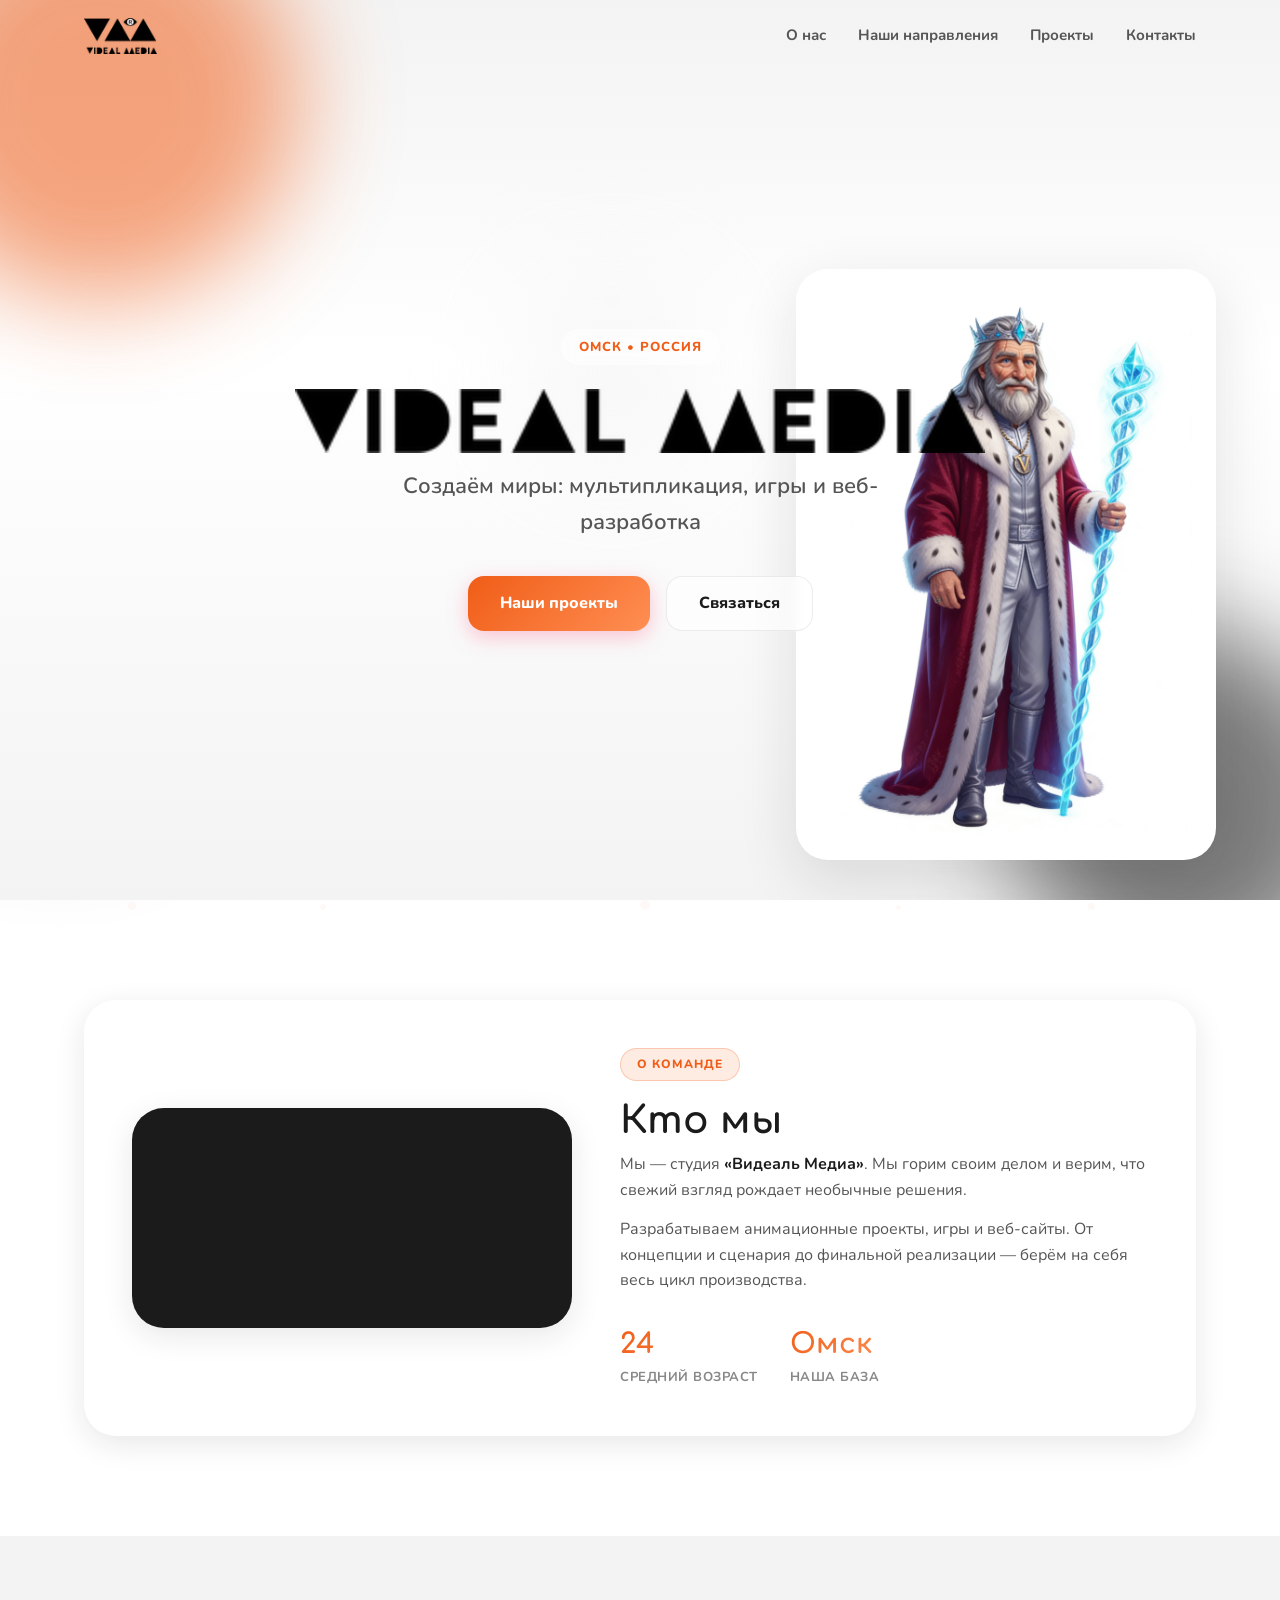
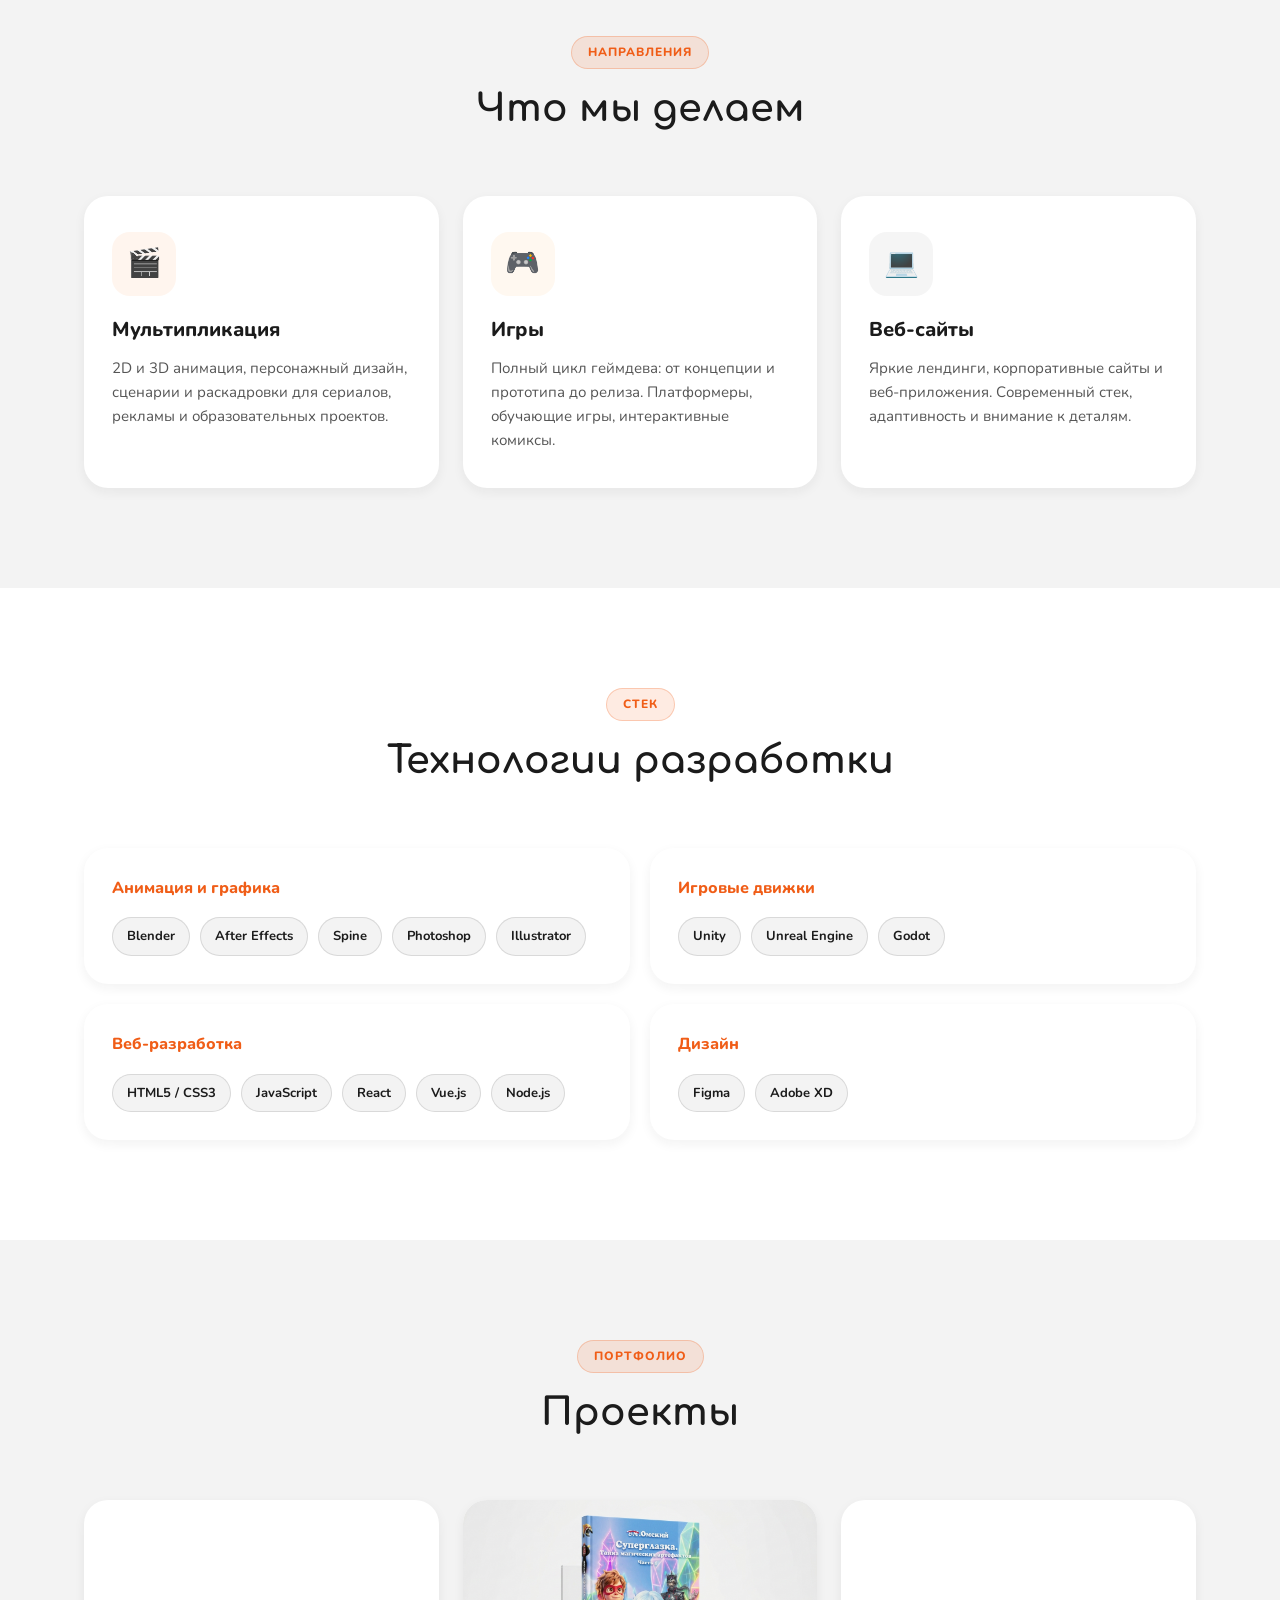
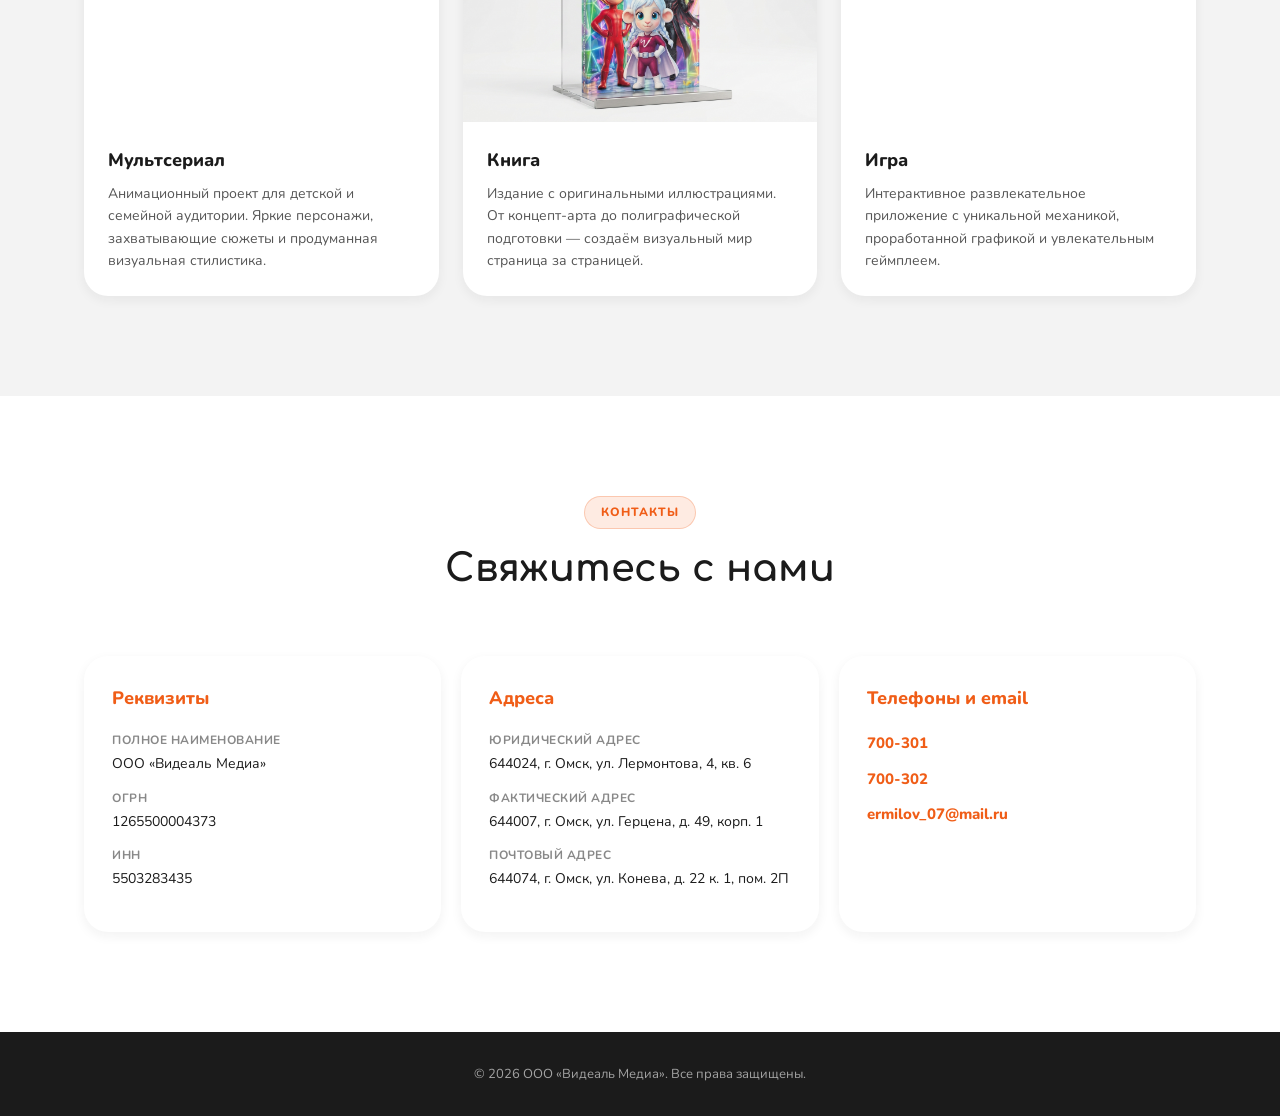
==== index.html @ 9dd2ea71 "fix: remove trademarked app icons from tech tags" ====
<!DOCTYPE html>
<html lang="ru">
<head>
  <meta charset="UTF-8">
  <meta name="viewport" content="width=device-width, initial-scale=1.0">
  <meta name="description" content="Видеаль Медиа — студия разработки мультипликации, игр и веб-проектов из Омска.">
  <title>Видеаль Медиа — Мультипликация, игры, сайты</title>
  <link rel="preconnect" href="https://fonts.googleapis.com">
  <link rel="preconnect" href="https://fonts.gstatic.com" crossorigin>
  <link href="https://fonts.googleapis.com/css2?family=Nunito:wght@400;600;700;800;900&family=Comfortaa:wght@700&display=swap" rel="stylesheet">
  <link rel="stylesheet" href="style.css">
</head>
<body>
  <!-- Floating decorations -->
  <div class="deco deco-1" aria-hidden="true"></div>
  <div class="deco deco-2" aria-hidden="true"></div>
  <div class="deco deco-3" aria-hidden="true"></div>

  <!-- Subtle morphing background blobs -->
  <div class="morph morph-1" aria-hidden="true"></div>
  <div class="morph morph-2" aria-hidden="true"></div>
  <div class="morph morph-3" aria-hidden="true"></div>

  <!-- Rising orbs -->
  <div class="orb orb-1" aria-hidden="true"></div>
  <div class="orb orb-2" aria-hidden="true"></div>
  <div class="orb orb-3" aria-hidden="true"></div>
  <div class="orb orb-4" aria-hidden="true"></div>
  <div class="orb orb-5" aria-hidden="true"></div>

  <!-- Navigation -->
  <nav class="nav" id="nav">
    <div class="nav-container">
      <a href="#" class="logo">
        <img src="assets/images/logo_icon.png" alt="Видеаль Медиа" class="logo-icon-img">
      </a>
      <button class="nav-toggle" id="navToggle" aria-label="Открыть меню">☰</button>
      <ul class="nav-links" id="navLinks">
        <li><a href="#about">О нас</a></li>
        <li><a href="#services">Наши направления</a></li>
        <li><a href="#projects">Проекты</a></li>
        <li><a href="#contacts">Контакты</a></li>
      </ul>
    </div>
  </nav>

  <!-- Hero -->
  <header class="hero">
    <div class="hero-blobs" aria-hidden="true">
      <div class="blob blob-1"></div>
      <div class="blob blob-2"></div>
      <div class="blob blob-3"></div>
    </div>
    <div class="hero-content">
      <div class="hero-badge">Омск • Россия</div>
      <h1 class="hero-title"><img src="assets/images/logo_text.png" alt="Видеаль Медиа" class="hero-title-img"></h1>
      <p class="hero-subtitle">Создаём миры: мультипликация, игры и веб-разработка</p>
      <div class="hero-actions">
        <a href="#projects" class="btn btn-primary">Наши проекты</a>
        <a href="#contacts" class="btn btn-secondary">Связаться</a>
      </div>
    </div>
    <div class="hero-image" aria-hidden="true">
      <img src="assets/images/king.png" alt="Персонаж">
    </div>
  </header>

  <main>
    <!-- About -->
    <section class="section" id="about">
      <div class="container">
        <div class="about-box">
          <div class="about-visual">
            <video id="aboutVideo" class="about-video" autoplay muted playsinline preload="auto"></video>
          </div>
          <div class="about-text">
            <span class="section-tag">О команде</span>
            <h2 class="section-title">Кто мы</h2>
            <p>Мы — студия <strong>«Видеаль Медиа»</strong>. Мы горим своим делом и верим, что свежий взгляд рождает необычные решения.</p>
            <p>Разрабатываем анимационные проекты, игры и веб-сайты. От концепции и сценария до финальной реализации — берём на себя весь цикл производства.</p>
            <div class="about-meta">
              <div class="meta-item">
                <span class="meta-num">24</span>
                <span class="meta-label">средний возраст</span>
              </div>
              <div class="meta-item">
                <span class="meta-num">Омск</span>
                <span class="meta-label">наша база</span>
              </div>
            </div>
          </div>
        </div>
      </div>
    </section>

    <!-- Services -->
    <section class="section section-soft" id="services">
      <div class="container">
        <div class="section-header">
          <span class="section-tag">Направления</span>
          <h2 class="section-title">Что мы делаем</h2>
        </div>
        <div class="services-grid">
          <div class="service-card">
            <div class="service-icon" style="background:#FFF5EE;">🎬</div>
            <h3>Мультипликация</h3>
            <p>2D и 3D анимация, персонажный дизайн, сценарии и раскадровки для сериалов, рекламы и образовательных проектов.</p>
          </div>
          <div class="service-card">
            <div class="service-icon" style="background:#FFF8F0;">🎮</div>
            <h3>Игры</h3>
            <p>Полный цикл геймдева: от концепции и прототипа до релиза. Платформеры, обучающие игры, интерактивные комиксы.</p>
          </div>
          <div class="service-card">
            <div class="service-icon" style="background:#F5F5F5;">💻</div>
            <h3>Веб-сайты</h3>
            <p>Яркие лендинги, корпоративные сайты и веб-приложения. Современный стек, адаптивность и внимание к деталям.</p>
          </div>
        </div>
      </div>
    </section>

    <!-- Tech -->
    <section class="section" id="tech">
      <div class="container">
        <div class="section-header">
          <span class="section-tag">Стек</span>
          <h2 class="section-title">Технологии разработки</h2>
        </div>
        <div class="tech-grid">
          <div class="tech-card">
            <h3>Анимация и графика</h3>
            <div class="tech-tags">
              <span class="tech-tag">Blender</span>
              <span class="tech-tag">After Effects</span>
              <span class="tech-tag">Spine</span>
              <span class="tech-tag">Photoshop</span>
              <span class="tech-tag">Illustrator</span>
            </div>
          </div>
          <div class="tech-card">
            <h3>Игровые движки</h3>
            <div class="tech-tags">
              <span class="tech-tag">Unity</span>
              <span class="tech-tag">Unreal Engine</span>
              <span class="tech-tag">Godot</span>
            </div>
          </div>
          <div class="tech-card">
            <h3>Веб-разработка</h3>
            <div class="tech-tags">
              <span class="tech-tag">HTML5 / CSS3</span>
              <span class="tech-tag">JavaScript</span>
              <span class="tech-tag">React</span>
              <span class="tech-tag">Vue.js</span>
              <span class="tech-tag">Node.js</span>
            </div>
          </div>
          <div class="tech-card">
            <h3>Дизайн</h3>
            <div class="tech-tags">
              <span class="tech-tag">Figma</span>
              <span class="tech-tag">Adobe XD</span>
            </div>
          </div>
        </div>
      </div>
    </section>

    <!-- Projects -->
    <section class="section section-soft" id="projects">
      <div class="container">
        <div class="section-header">
          <span class="section-tag">Портфолио</span>
          <h2 class="section-title">Проекты</h2>
        </div>
        <div class="projects-grid">
          <article class="project-card">
            <div class="project-media">
              <video src="assets/mult.mp4" autoplay muted loop playsinline class="project-media-video"></video>
            </div>
            <div class="project-info">
              <h3>Мультсериал</h3>
              <p>Анимационный проект для детской и семейной аудитории. Яркие персонажи, захватывающие сюжеты и продуманная визуальная стилистика.</p>
            </div>
          </article>
          <article class="project-card">
            <div class="project-media">
              <img src="assets/images/54kS9C6XGirADK0_1tbCS6CxqJyHfkBYNKUogfUZvZpl8-Ub8Y8fjBHFNB4B7ZKCX0eRKRZn8f19kngpfGO3IqF4.jpg" alt="Обложка книги" class="project-media-img">
            </div>
            <div class="project-info">
              <h3>Книга</h3>
              <p>Издание с оригинальными иллюстрациями. От концепт-арта до полиграфической подготовки — создаём визуальный мир страница за страницей.</p>
            </div>
          </article>
          <article class="project-card">
            <div class="project-media">
              <video src="assets/game.mp4" autoplay muted loop playsinline class="project-media-video"></video>
            </div>
            <div class="project-info">
              <h3>Игра</h3>
              <p>Интерактивное развлекательное приложение с уникальной механикой, проработанной графикой и увлекательным геймплеем.</p>
            </div>
          </article>
        </div>
      </div>
    </section>

    <!-- Contacts -->
    <section class="section" id="contacts">
      <div class="container">
        <div class="section-header">
          <span class="section-tag">Контакты</span>
          <h2 class="section-title">Свяжитесь с нами</h2>
        </div>
        <div class="contacts-grid">
          <div class="contact-card">
            <h3>Реквизиты</h3>
            <dl class="requisites">
              <div>
                <dt>Полное наименование</dt>
                <dd>ООО «Видеаль Медиа»</dd>
              </div>
              <div>
                <dt>ОГРН</dt>
                <dd>1265500004373</dd>
              </div>
              <div>
                <dt>ИНН</dt>
                <dd>5503283435</dd>
              </div>
            </dl>
          </div>
          <div class="contact-card">
            <h3>Адреса</h3>
            <dl class="address-list">
              <div>
                <dt>Юридический адрес</dt>
                <dd>644024, г. Омск, ул. Лермонтова, 4, кв. 6</dd>
              </div>
              <div>
                <dt>Фактический адрес</dt>
                <dd>644007, г. Омск, ул. Герцена, д. 49, корп. 1</dd>
              </div>
              <div>
                <dt>Почтовый адрес</dt>
                <dd>644074, г. Омск, ул. Конева, д. 22 к. 1, пом. 2П</dd>
              </div>
            </dl>
          </div>
          <div class="contact-card">
            <h3>Телефоны и email</h3>
            <ul class="contact-list">
              <li><a href="tel:+73812700301">700-301</a></li>
              <li><a href="tel:+73812700302">700-302</a></li>
              <li><a href="mailto:ermilov_07@mail.ru">ermilov_07@mail.ru</a></li>
            </ul>
          </div>
        </div>
      </div>
    </section>
  </main>

  <footer class="footer">
    <div class="container footer-content">
      <p>© <span id="year"></span> ООО «Видеаль Медиа». Все права защищены.</p>
    </div>
  </footer>

  <script src="main.js"></script>
</body>
</html>
---- style.css ----
/* ═══════════════════════════════════════════════════════════
   Видеаль Медиа — Landing Page
   Style: superglazka.ru light / playful / gradient
   ═══════════════════════════════════════════════════════════ */

/* ─── DESIGN TOKENS ─── */
:root {
  --orange: #F05D17;
  --dark: #1B1B1B;
  --light-gray: #F3F3F3;
  --accent-gradient: linear-gradient(135deg, #F05D17, #ff8e53);
  --btn-gradient: linear-gradient(135deg, #F05D17, #ff8e53);
  --hero-gradient: linear-gradient(180deg, #F3F3F3 0%, #ffffff 40%, #F3F3F3 100%);
  --bg-page: #ffffff;
  --bg-soft: #F3F3F3;
  --bg-card: #ffffff;
  --text-primary: #1B1B1B;
  --text-secondary: #555555;
  --text-muted: #888888;
  --radius-sm: 16px;
  --radius-md: 24px;
  --radius-lg: 32px;
  --shadow-sm: 0 4px 12px rgba(27, 27, 27, 0.06);
  --shadow-md: 0 8px 30px rgba(27, 27, 27, 0.10);
  --shadow-lg: 0 20px 60px rgba(27, 27, 27, 0.12);
  --ease-spring: cubic-bezier(0.34, 1.56, 0.64, 1);
  --ease-smooth: cubic-bezier(0.4, 0, 0.2, 1);
}

/* ─── RESET & BASE ─── */
*, *::before, *::after { margin: 0; padding: 0; box-sizing: border-box; }
html { scroll-behavior: smooth; -webkit-font-smoothing: antialiased; }
body {
  font-family: 'Nunito', -apple-system, BlinkMacSystemFont, sans-serif;
  background: var(--bg-page);
  color: var(--text-primary);
  line-height: 1.6;
  overflow-x: hidden;
}
img { max-width: 100%; height: auto; display: block; }

/* ─── UTILITIES ─── */
.container {
  width: 100%;
  max-width: 1160px;
  margin: 0 auto;
  padding: 0 24px;
}

/* ─── DECORATIONS ─── */
.deco {
  position: fixed;
  border-radius: 50%;
  filter: blur(60px);
  opacity: .35;
  pointer-events: none;
  z-index: 0;
}
.deco-1 {
  width: 300px; height: 300px;
  background: #F05D17;
  top: -80px; right: -80px;
  animation: float 8s ease-in-out infinite;
}
.deco-2 {
  width: 240px; height: 240px;
  background: #1B1B1B;
  bottom: 10%; left: -60px;
  animation: float 10s ease-in-out infinite reverse;
}
.deco-3 {
  width: 180px; height: 180px;
  background: #F3F3F3;
  top: 40%; right: 5%;
  animation: float 9s ease-in-out infinite 1s;
}
@keyframes float {
  0%, 100% { transform: translateY(0) scale(1); }
  50% { transform: translateY(-20px) scale(1.05); }
}

/* ─── MORPHING BACKGROUND BLOBS ─── */
.morph {
  position: fixed;
  border-radius: 60% 40% 30% 70% / 60% 30% 70% 40%;
  filter: blur(80px);
  opacity: .06;
  pointer-events: none;
  z-index: 0;
  animation: morphShape 15s ease-in-out infinite;
}
.morph-1 {
  width: 400px; height: 400px;
  background: #F05D17;
  top: 10%; left: -5%;
  animation-duration: 18s;
}
.morph-2 {
  width: 300px; height: 300px;
  background: #1B1B1B;
  bottom: 15%; right: -5%;
  animation-duration: 22s;
  animation-delay: -5s;
}
.morph-3 {
  width: 250px; height: 250px;
  background: #F05D17;
  top: 50%; left: 45%;
  animation-duration: 20s;
  animation-delay: -10s;
}
@keyframes morphShape {
  0%, 100% { border-radius: 60% 40% 30% 70% / 60% 30% 70% 40%; transform: translate(0, 0) rotate(0deg); }
  25% { border-radius: 30% 60% 70% 40% / 50% 60% 30% 60%; transform: translate(20px, -30px) rotate(5deg); }
  50% { border-radius: 50% 60% 30% 60% / 30% 40% 70% 50%; transform: translate(-10px, 20px) rotate(-3deg); }
  75% { border-radius: 40% 30% 60% 50% / 60% 50% 30% 40%; transform: translate(15px, 10px) rotate(2deg); }
}

/* ─── RISING ORBS ─── */
.orb {
  position: fixed;
  border-radius: 50%;
  background: rgba(240, 93, 23, 0.04);
  pointer-events: none;
  z-index: 0;
  animation: rise 25s linear infinite;
}
.orb-1 { width: 8px; height: 8px; left: 10%; bottom: -10px; animation-duration: 22s; animation-delay: 0s; }
.orb-2 { width: 6px; height: 6px; left: 25%; bottom: -10px; animation-duration: 28s; animation-delay: -8s; }
.orb-3 { width: 10px; height: 10px; left: 50%; bottom: -10px; animation-duration: 20s; animation-delay: -4s; }
.orb-4 { width: 5px; height: 5px; left: 70%; bottom: -10px; animation-duration: 26s; animation-delay: -12s; }
.orb-5 { width: 7px; height: 7px; left: 85%; bottom: -10px; animation-duration: 24s; animation-delay: -6s; }
@keyframes rise {
  0% { transform: translateY(0) scale(1); opacity: 0; }
  10% { opacity: .5; }
  90% { opacity: .3; }
  100% { transform: translateY(-110vh) scale(.6); opacity: 0; }
}

/* ─── NAVIGATION ─── */
.nav {
  position: fixed;
  top: 0; left: 0; right: 0;
  z-index: 1000;
  padding: 18px 0;
  transition: all .35s var(--ease-smooth);
}
.nav.scrolled {
  background: rgba(255,255,255,0.92);
  backdrop-filter: blur(16px);
  box-shadow: var(--shadow-sm);
  padding: 10px 0;
}
.nav-container {
  max-width: 1160px;
  margin: 0 auto;
  padding: 0 24px;
  display: flex;
  align-items: center;
  justify-content: space-between;
}
.logo {
  display: flex;
  align-items: center;
  gap: 10px;
  text-decoration: none;
  font-family: 'Comfortaa', cursive;
  font-size: 20px;
  font-weight: 700;
  color: var(--dark);
}
.logo-icon-img {
  height: 36px;
  width: auto;
  display: block;
}
.logo-text-img {
  height: 24px;
  width: auto;
  display: block;
}
.nav-links {
  display: flex;
  gap: 32px;
  align-items: center;
  list-style: none;
}
.nav-links a {
  color: var(--text-secondary);
  text-decoration: none;
  font-size: 15px;
  font-weight: 700;
  transition: color .2s;
}
.nav-links a:hover { color: var(--orange); }
.nav-toggle {
  display: none;
  background: none;
  border: none;
  color: var(--dark);
  font-size: 24px;
  cursor: pointer;
}

/* ─── HERO ─── */
.hero {
  position: relative;
  min-height: 100vh;
  display: flex;
  align-items: center;
  justify-content: center;
  padding: 140px 24px 80px;
  overflow: hidden;
  background: var(--hero-gradient);
}
.hero-blobs {
  position: absolute;
  inset: 0;
  pointer-events: none;
  overflow: hidden;
}
.blob {
  position: absolute;
  border-radius: 50%;
  filter: blur(50px);
  opacity: .55;
}
.blob-1 {
  width: 400px; height: 400px;
  background: #F05D17;
  top: -100px; left: -100px;
  animation: blobMove 12s ease-in-out infinite;
}
.blob-2 {
  width: 350px; height: 350px;
  background: #1B1B1B;
  bottom: -80px; right: -80px;
  animation: blobMove 14s ease-in-out infinite reverse;
}
.blob-3 {
  width: 200px; height: 200px;
  background: #F3F3F3;
  top: 30%; left: 40%;
  animation: blobMove 10s ease-in-out infinite 2s;
}
@keyframes blobMove {
  0%, 100% { transform: translate(0,0) scale(1); }
  33% { transform: translate(30px,-20px) scale(1.1); }
  66% { transform: translate(-20px,30px) scale(0.95); }
}
.hero-content {
  position: relative;
  z-index: 2;
  text-align: center;
  max-width: 720px;
}
.hero-badge {
  display: inline-flex;
  align-items: center;
  gap: 8px;
  padding: 8px 18px;
  background: rgba(255,255,255,0.55);
  backdrop-filter: blur(8px);
  border-radius: 50px;
  font-size: 13px;
  font-weight: 800;
  color: var(--orange);
  margin-bottom: 24px;
  text-transform: uppercase;
  letter-spacing: 1px;
}
.hero-title {
  margin-bottom: 16px;
  line-height: 1;
}
.hero-title-img {
  height: clamp(36px, 6vw, 64px);
  width: auto;
  display: block;
  margin: 0 auto;
}
.hero-subtitle {
  font-size: clamp(16px, 2.4vw, 22px);
  color: var(--text-secondary);
  max-width: 560px;
  margin: 0 auto 36px;
  font-weight: 600;
}
.hero-actions {
  display: inline-flex;
  gap: 16px;
  flex-wrap: wrap;
  justify-content: center;
}
.hero-image {
  position: absolute;
  right: 5%;
  bottom: 40px;
  z-index: 1;
  max-width: 420px;
  width: 35vw;
  pointer-events: none;
  animation: fadeInUp 1s var(--ease-smooth) .3s both;
  background: var(--bg-card);
  border-radius: var(--radius-lg);
  padding: 24px;
  box-shadow: var(--shadow-lg);
}
.hero-image img {
  width: 100%;
  object-fit: contain;
}

/* ─── BUTTONS ─── */
.btn {
  display: inline-flex;
  align-items: center;
  justify-content: center;
  gap: 8px;
  padding: 14px 32px;
  font-family: inherit;
  font-size: 16px;
  font-weight: 800;
  text-decoration: none;
  border-radius: var(--radius-sm);
  transition: all .25s var(--ease-spring);
  cursor: pointer;
  border: none;
}
.btn-primary {
  background: var(--btn-gradient);
  color: #fff;
  box-shadow: 0 6px 20px rgba(255,94,138,0.35);
}
.btn-primary:hover {
  transform: translateY(-3px) scale(1.03);
  box-shadow: 0 10px 30px rgba(255,94,138,0.45);
}
.btn-secondary {
  background: rgba(255,255,255,0.65);
  color: var(--dark);
  border: 1px solid rgba(27,27,27,0.08);
  backdrop-filter: blur(6px);
}
.btn-secondary:hover {
  background: rgba(255,255,255,0.9);
  transform: translateY(-3px);
}

/* ─── SECTIONS ─── */
.section {
  padding: 100px 0;
  position: relative;
  z-index: 1;
}
.section-soft {
  background: var(--bg-soft);
}
.section-header {
  text-align: center;
  margin-bottom: 56px;
}
.section-tag {
  display: inline-block;
  padding: 6px 16px;
  background: rgba(240, 93, 23, 0.12);
  border: 1px solid rgba(240, 93, 23, 0.25);
  border-radius: 50px;
  font-size: 12px;
  font-weight: 800;
  color: var(--orange);
  text-transform: uppercase;
  letter-spacing: 1px;
  margin-bottom: 10px;
}
.section-title {
  font-family: 'Comfortaa', cursive;
  font-size: clamp(26px, 4vw, 38px);
  font-weight: 700;
  color: var(--dark);
}

/* ─── ABOUT ─── */
.about-box {
  display: grid;
  grid-template-columns: 1fr 1.2fr;
  gap: 48px;
  align-items: center;
  background: var(--bg-card);
  border-radius: var(--radius-lg);
  padding: 48px;
  box-shadow: var(--shadow-md);
}
.about-visual {
  display: grid;
  place-items: center;
}
.about-visual img {
  max-height: 420px;
  object-fit: contain;
  filter: drop-shadow(0 12px 30px rgba(27,27,27,0.12));
}
.about-video {
  width: 100%;
  max-height: 420px;
  object-fit: cover;
  border-radius: var(--radius-lg);
  box-shadow: var(--shadow-md);
  background: var(--dark);
}
.about-text p {
  color: var(--text-secondary);
  font-size: 16px;
  margin-bottom: 14px;
}
.about-text strong { color: var(--dark); }
.about-meta {
  display: flex;
  gap: 32px;
  margin-top: 28px;
}
.meta-item {
  display: flex;
  flex-direction: column;
}
.meta-num {
  font-family: 'Comfortaa', cursive;
  font-size: 28px;
  font-weight: 700;
  background: var(--accent-gradient);
  -webkit-background-clip: text;
  -webkit-text-fill-color: transparent;
  background-clip: text;
}
.meta-label {
  font-size: 13px;
  color: var(--text-muted);
  font-weight: 700;
  text-transform: uppercase;
  letter-spacing: .5px;
}

/* ─── SERVICES ─── */
.services-grid {
  display: grid;
  grid-template-columns: repeat(3, 1fr);
  gap: 24px;
}
.service-card {
  background: var(--bg-card);
  border-radius: var(--radius-md);
  padding: 36px 28px;
  box-shadow: var(--shadow-sm);
  transition: transform .3s var(--ease-spring), box-shadow .3s;
}
.service-card:hover {
  transform: translateY(-6px);
  box-shadow: var(--shadow-lg);
}
.service-icon {
  width: 64px; height: 64px;
  border-radius: 18px;
  display: grid;
  place-items: center;
  font-size: 28px;
  margin-bottom: 18px;
}
.service-card h3 {
  font-size: 20px;
  font-weight: 800;
  margin-bottom: 10px;
  color: var(--dark);
}
.service-card p {
  color: var(--text-secondary);
  font-size: 15px;
}

/* ─── TECH ─── */
.tech-grid {
  display: grid;
  grid-template-columns: repeat(2, 1fr);
  gap: 20px;
}
.tech-card {
  background: var(--bg-card);
  border-radius: var(--radius-md);
  padding: 28px;
  box-shadow: var(--shadow-sm);
}
.tech-card h3 {
  font-size: 16px;
  font-weight: 800;
  margin-bottom: 16px;
  color: var(--orange);
}
.tech-tags {
  display: flex;
  flex-wrap: wrap;
  gap: 10px;
}
.tech-tag {
  display: inline-block;
  padding: 8px 14px;
  background: var(--bg-soft);
  border: 1px solid rgba(27,27,27,0.12);
  border-radius: 50px;
  font-size: 13px;
  font-weight: 700;
  color: var(--dark);
  transition: all .2s;
}
.tech-tag:hover {
  background: rgba(240,93,23,0.15);
  border-color: rgba(240,93,23,0.3);
}

/* ─── PROJECTS ─── */
.projects-grid {
  display: grid;
  grid-template-columns: repeat(3, 1fr);
  gap: 24px;
}
.project-card {
  background: var(--bg-card);
  border-radius: var(--radius-md);
  overflow: hidden;
  box-shadow: var(--shadow-sm);
  transition: transform .3s var(--ease-spring), box-shadow .3s;
}
.project-card:hover {
  transform: translateY(-6px);
  box-shadow: var(--shadow-lg);
}
.project-media {
  aspect-ratio: 16 / 10;
  overflow: hidden;
}
.project-placeholder {
  width: 100%; height: 100%;
  display: flex;
  align-items: center;
  justify-content: center;
  font-weight: 800;
  color: rgba(27,27,27,0.6);
  font-size: 14px;
  text-align: center;
  padding: 16px;
}
.project-media-img,
.project-media-video {
  width: 100%;
  height: 100%;
  object-fit: cover;
  display: block;
}
.project-info {
  padding: 24px;
}
.project-info h3 {
  font-size: 18px;
  font-weight: 800;
  margin-bottom: 8px;
  color: var(--dark);
}
.project-info p {
  color: var(--text-secondary);
  font-size: 14px;
}

/* ─── CONTACTS ─── */
.contacts-grid {
  display: grid;
  grid-template-columns: repeat(3, 1fr);
  gap: 20px;
}
.contact-card {
  background: var(--bg-card);
  border-radius: var(--radius-md);
  padding: 28px;
  box-shadow: var(--shadow-sm);
}
.contact-card h3 {
  font-size: 18px;
  font-weight: 800;
  margin-bottom: 18px;
  color: var(--orange);
}
.requisites div, .address-list div { margin-bottom: 14px; }
.requisites dt, .address-list dt {
  font-size: 12px;
  font-weight: 700;
  color: var(--text-muted);
  text-transform: uppercase;
  letter-spacing: .5px;
  margin-bottom: 4px;
}
.requisites dd, .address-list dd {
  font-size: 14px;
  color: var(--text-primary);
  line-height: 1.45;
}
.contact-list {
  list-style: none;
  display: flex;
  flex-direction: column;
  gap: 10px;
}
.contact-list a {
  color: var(--orange);
  text-decoration: none;
  font-weight: 800;
  font-size: 15px;
  transition: color .2s;
}
.contact-list a:hover { color: var(--orange); }

/* ─── FOOTER ─── */
.footer {
  padding: 32px 0;
  text-align: center;
  background: var(--dark);
  color: rgba(255,255,255,0.6);
  font-size: 13px;
}

/* ─── ANIMATIONS ─── */
@keyframes fadeInUp {
  from { opacity: 0; transform: translateY(24px); }
  to { opacity: 1; transform: translateY(0); }
}
.reveal {
  opacity: 0;
  transform: translateY(24px);
  transition: opacity .7s var(--ease-smooth), transform .7s var(--ease-smooth);
}
.reveal.visible {
  opacity: 1;
  transform: translateY(0);
}

/* ─── RESPONSIVE ─── */
@media (max-width: 992px) {
  .about-box { grid-template-columns: 1fr; text-align: center; }
  .about-meta { justify-content: center; }
  .contacts-grid { grid-template-columns: 1fr; }
  .hero-image { display: none; }
}
@media (max-width: 768px) {
  .nav-links {
    position: fixed;
    top: 60px; left: 12px; right: 12px;
    flex-direction: column;
    gap: 6px;
    background: rgba(255,255,255,0.98);
    border: 1px solid rgba(27,27,27,0.06);
    border-radius: 20px;
    padding: 12px;
    display: none;
    box-shadow: var(--shadow-lg);
  }
  .nav-links.open { display: flex; }
  .nav-links a { padding: 10px 12px; width: 100%; border-radius: 12px; color: var(--dark); }
  .nav-links a:hover { background: var(--bg-soft); }
  .nav-toggle { display: block; }
  .hero { padding: 120px 20px 60px; min-height: auto; }
  .hero-actions { flex-direction: column; width: 100%; }
  .btn { width: 100%; }
  .services-grid { grid-template-columns: 1fr; }
  .projects-grid { grid-template-columns: 1fr; }
  .tech-grid { grid-template-columns: 1fr; }
  .section { padding: 72px 0; }
  .about-box { padding: 28px; border-radius: var(--radius-md); }
}
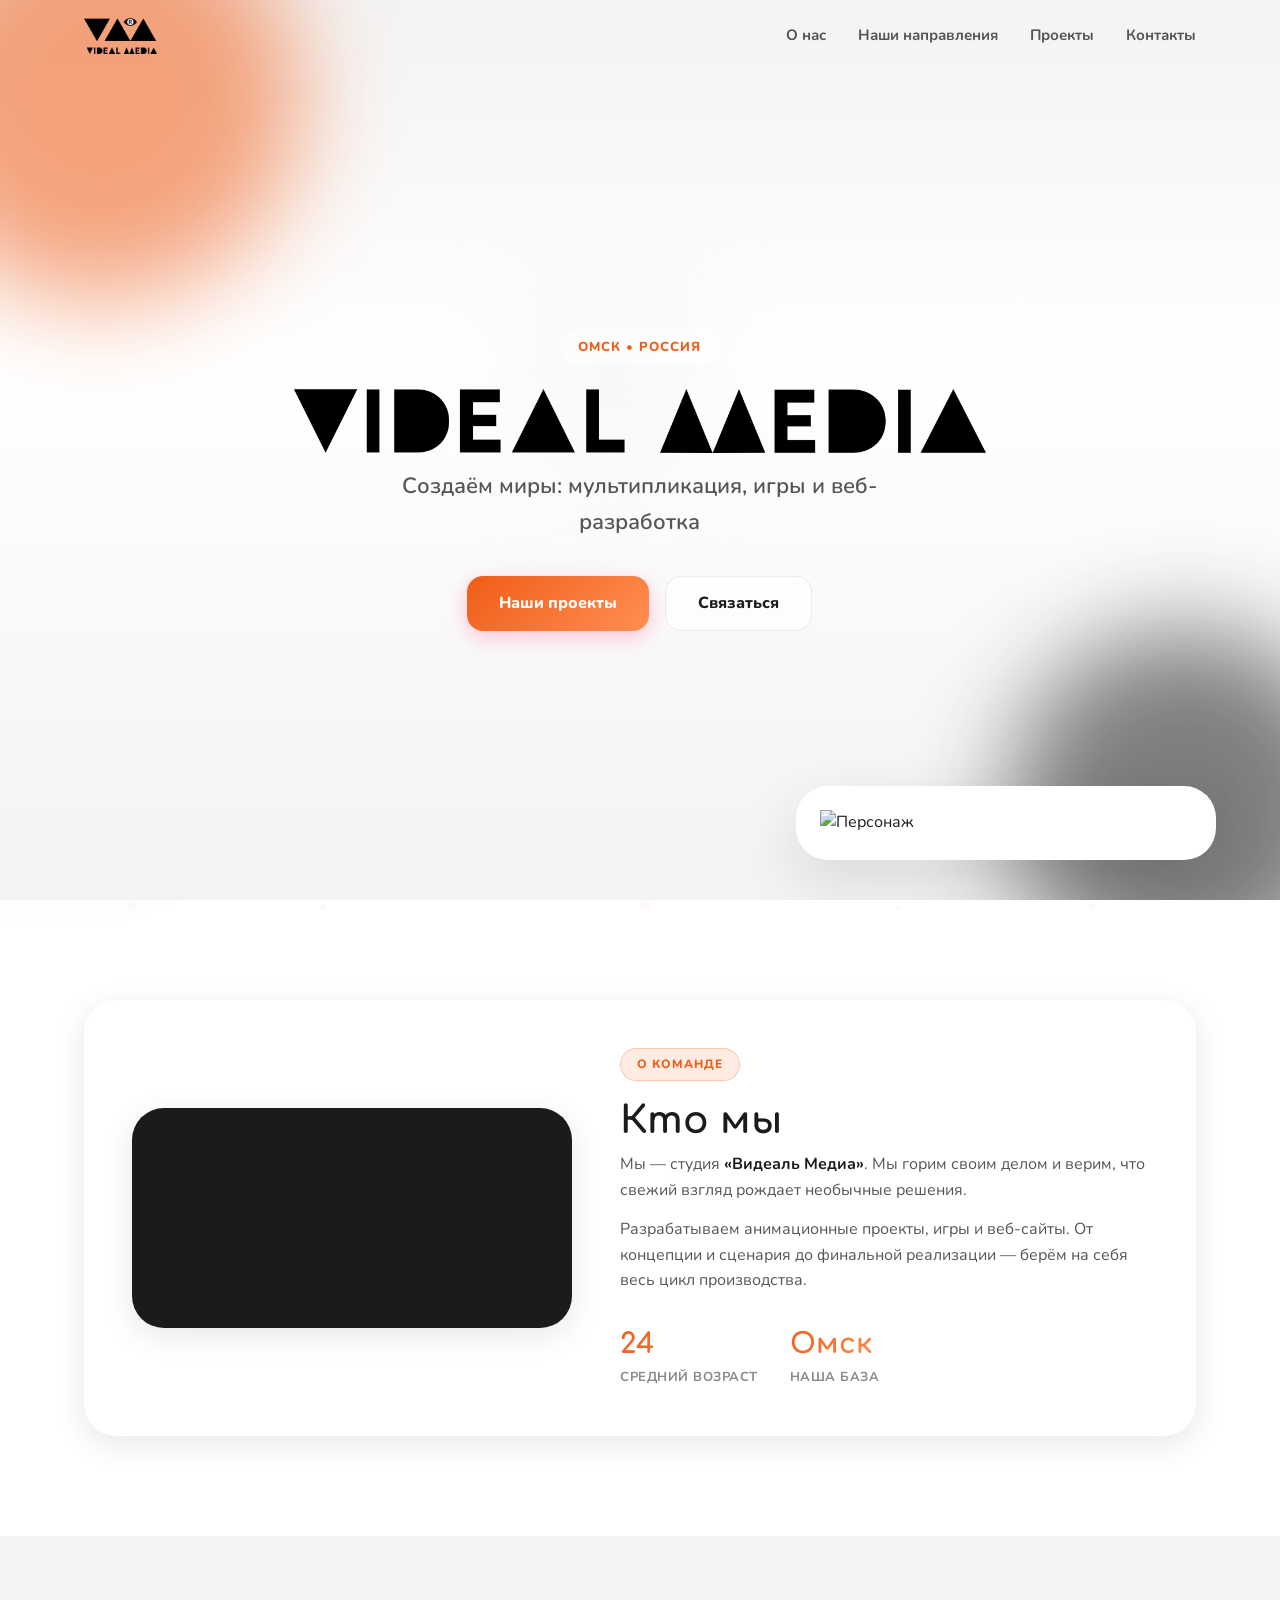
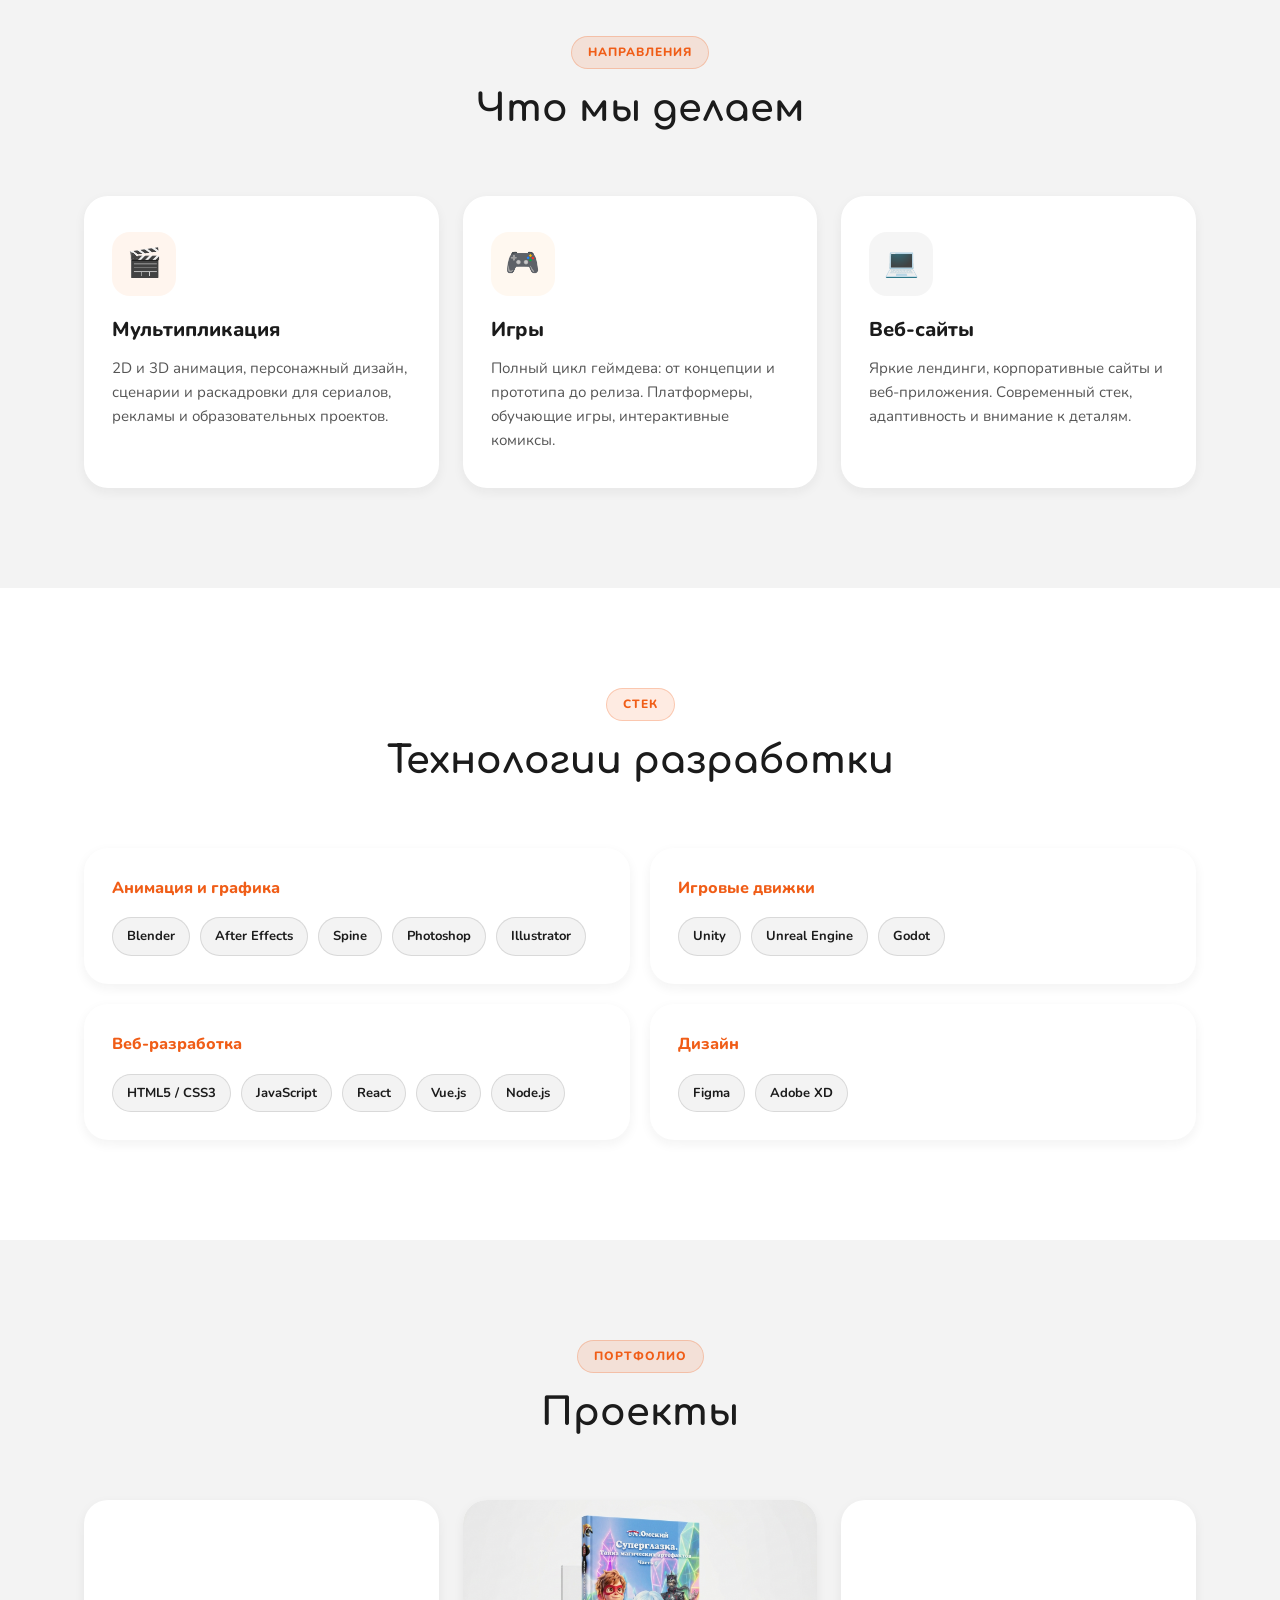
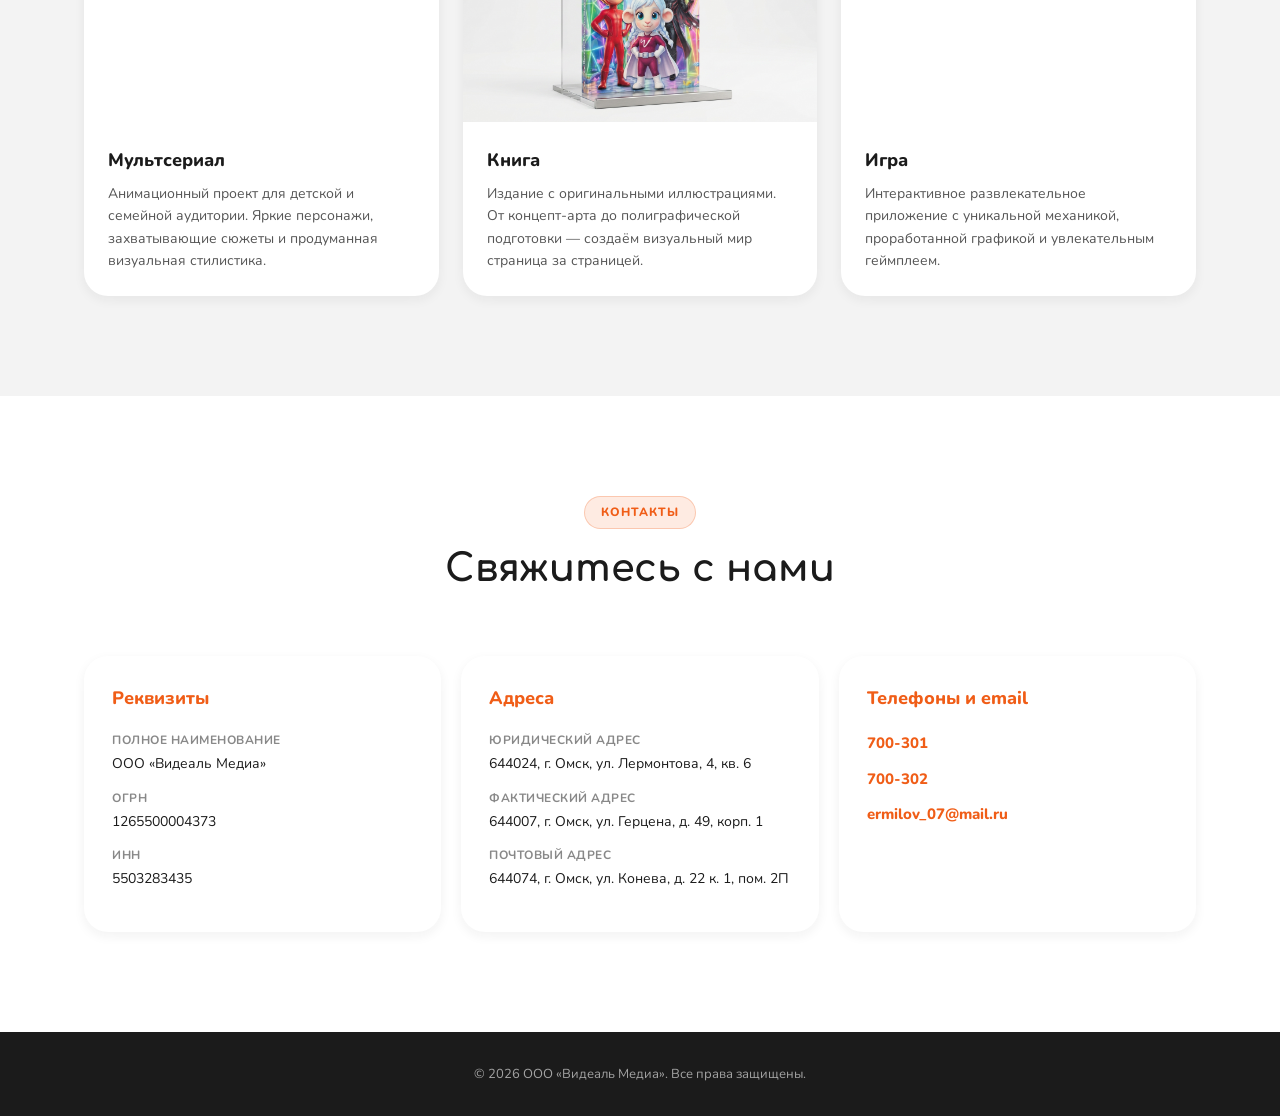
==== commit 5007ed49: "fix: replace hero character image" ====
--- a/index.html
+++ b/index.html
@@ -61,7 +61,7 @@
       </div>
     </div>
     <div class="hero-image" aria-hidden="true">
-      <img src="assets/images/king.png" alt="Персонаж">
+      <img src="assets/images/magnific_img1-img2_wPhRt2i7EI.png" alt="Персонаж">
     </div>
   </header>
 
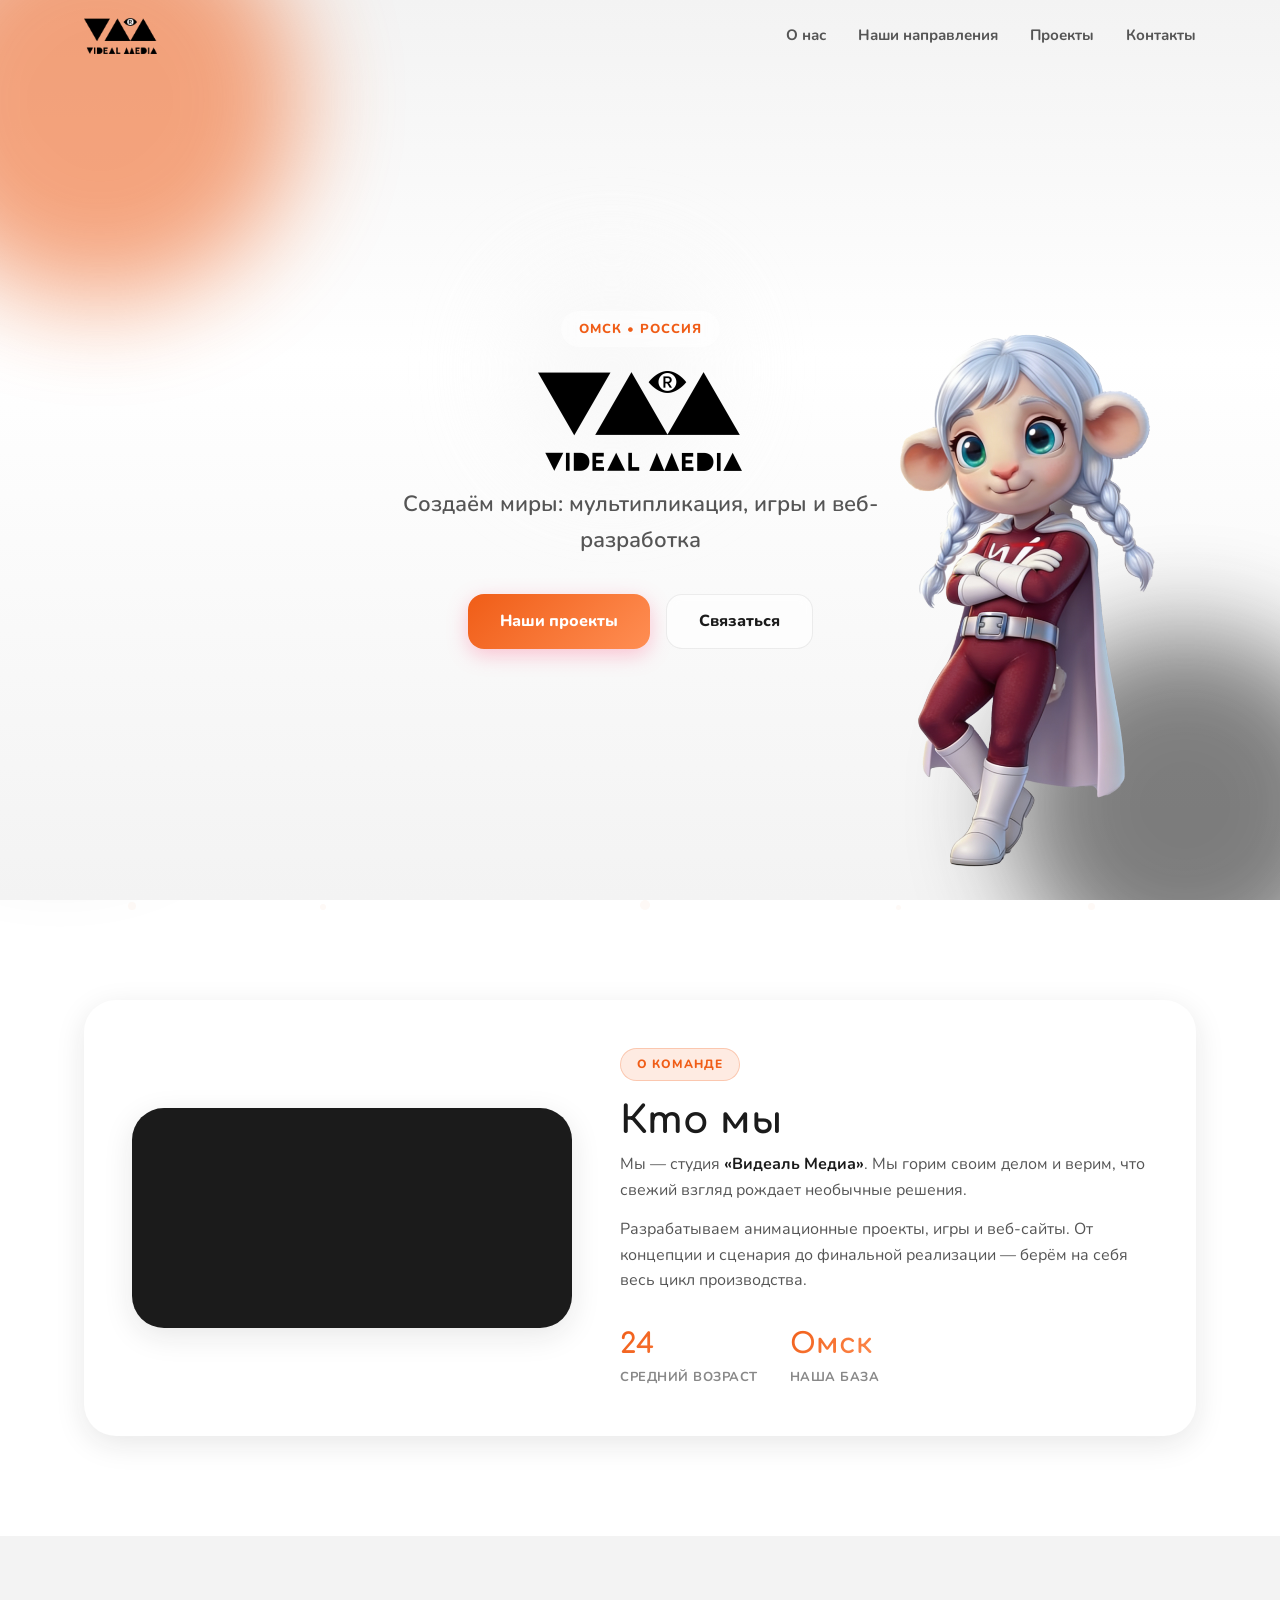
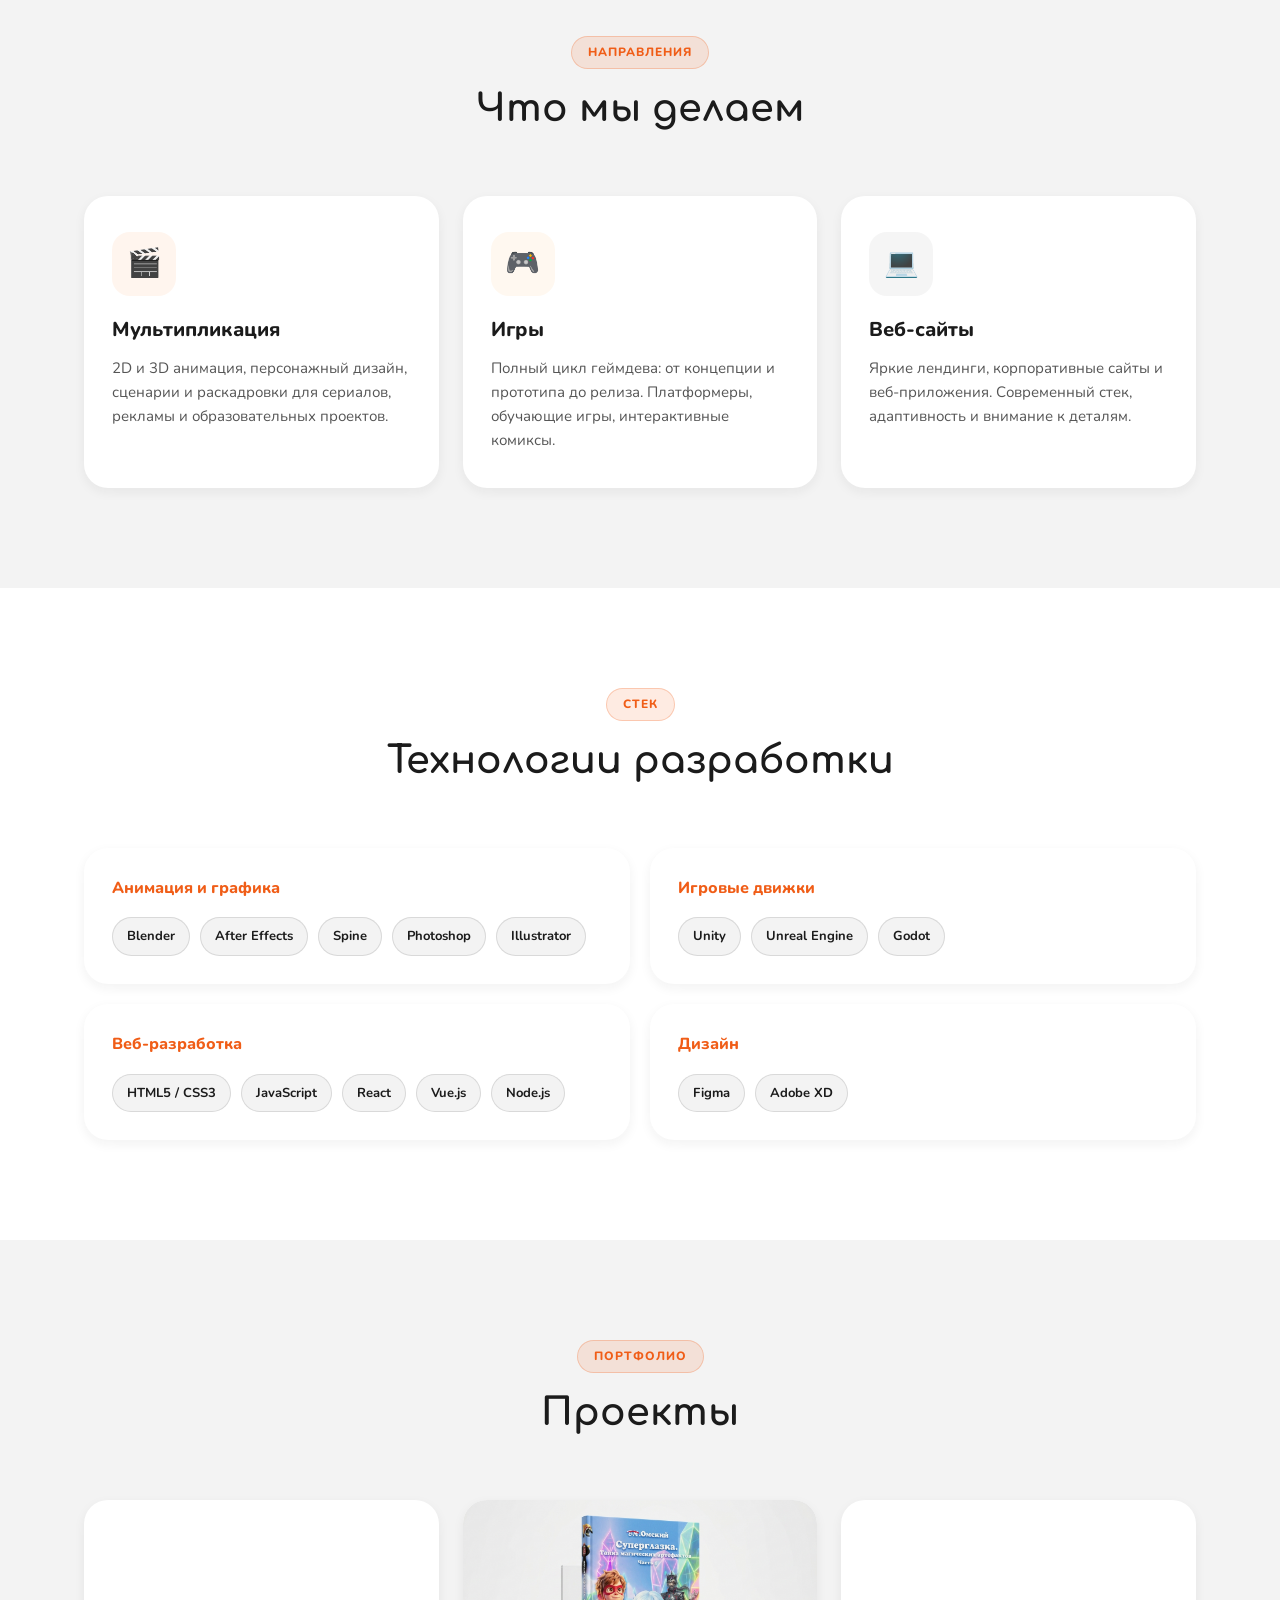
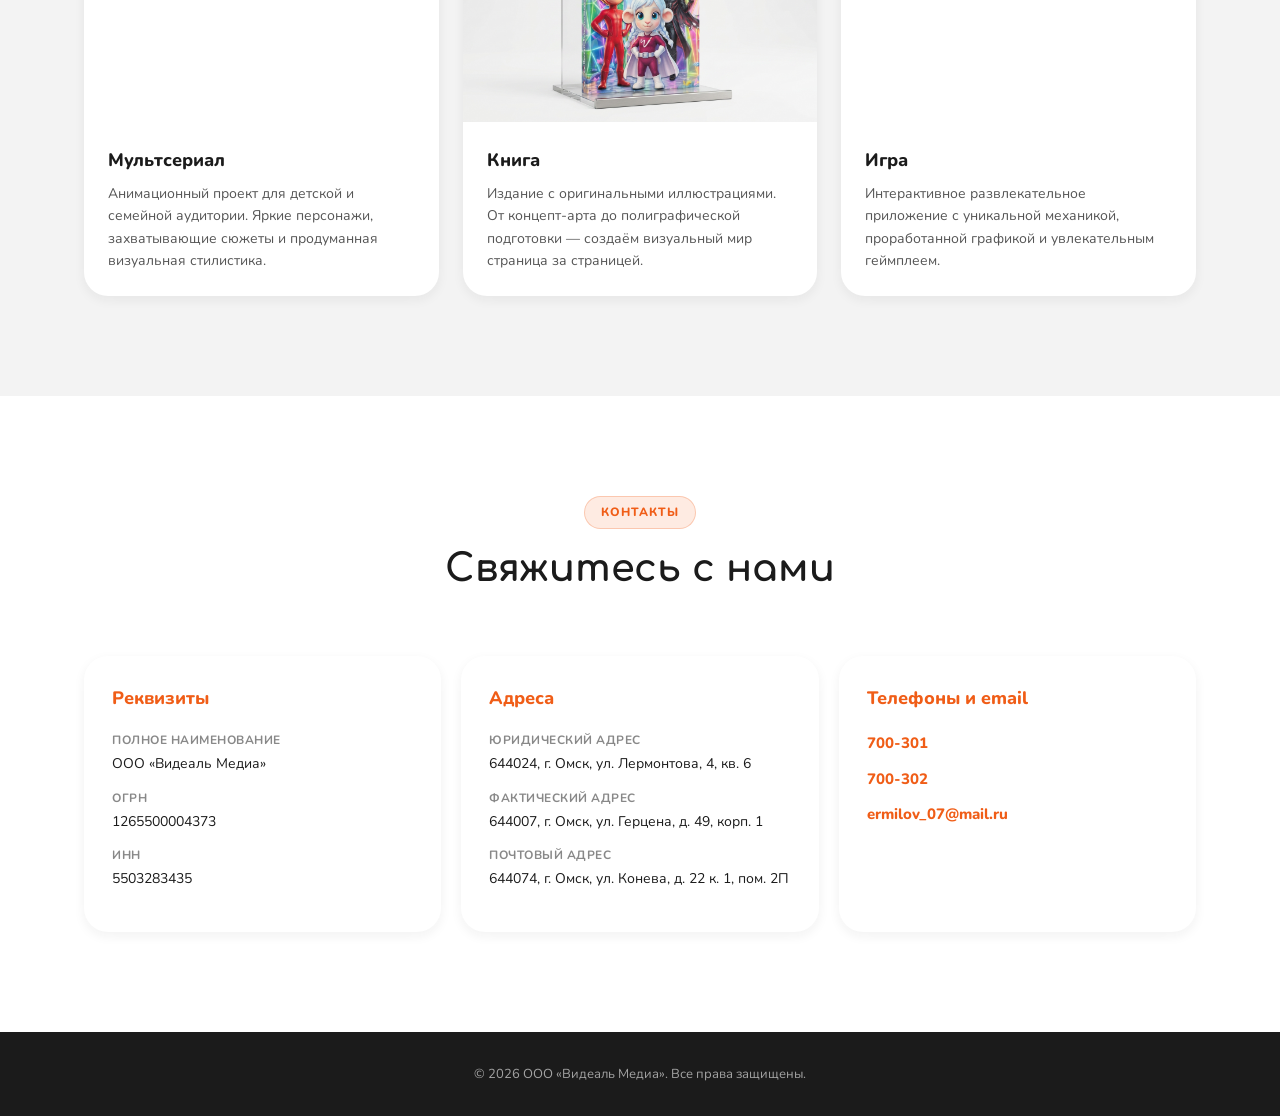
==== commit 73905870: "feat: hero logo flies to nav on scroll (FLIP animation)" ====
--- a/index.html
+++ b/index.html
@@ -53,7 +53,7 @@
     </div>
     <div class="hero-content">
       <div class="hero-badge">Омск • Россия</div>
-      <h1 class="hero-title"><img src="assets/images/logo_text.png" alt="Видеаль Медиа" class="hero-title-img"></h1>
+      <h1 class="hero-title"><img src="assets/images/logo_icon.png" alt="Видеаль Медиа" class="hero-logo-icon"></h1>
       <p class="hero-subtitle">Создаём миры: мультипликация, игры и веб-разработка</p>
       <div class="hero-actions">
         <a href="#projects" class="btn btn-primary">Наши проекты</a>
--- a/style.css
+++ b/style.css
@@ -173,6 +173,8 @@
   height: 36px;
   width: auto;
   display: block;
+  opacity: 0;
+  transition: opacity 0.15s;
 }
 .logo-text-img {
   height: 24px;
@@ -273,11 +275,12 @@
   margin-bottom: 16px;
   line-height: 1;
 }
-.hero-title-img {
-  height: clamp(36px, 6vw, 64px);
+.hero-logo-icon {
+  height: 100px;
   width: auto;
   display: block;
   margin: 0 auto;
+  will-change: transform, opacity;
 }
 .hero-subtitle {
   font-size: clamp(16px, 2.4vw, 22px);
@@ -295,16 +298,12 @@
 .hero-image {
   position: absolute;
   right: 5%;
-  bottom: 40px;
+  bottom: 0;
   z-index: 1;
   max-width: 420px;
   width: 35vw;
   pointer-events: none;
   animation: fadeInUp 1s var(--ease-smooth) .3s both;
-  background: var(--bg-card);
-  border-radius: var(--radius-lg);
-  padding: 24px;
-  box-shadow: var(--shadow-lg);
 }
 .hero-image img {
   width: 100%;
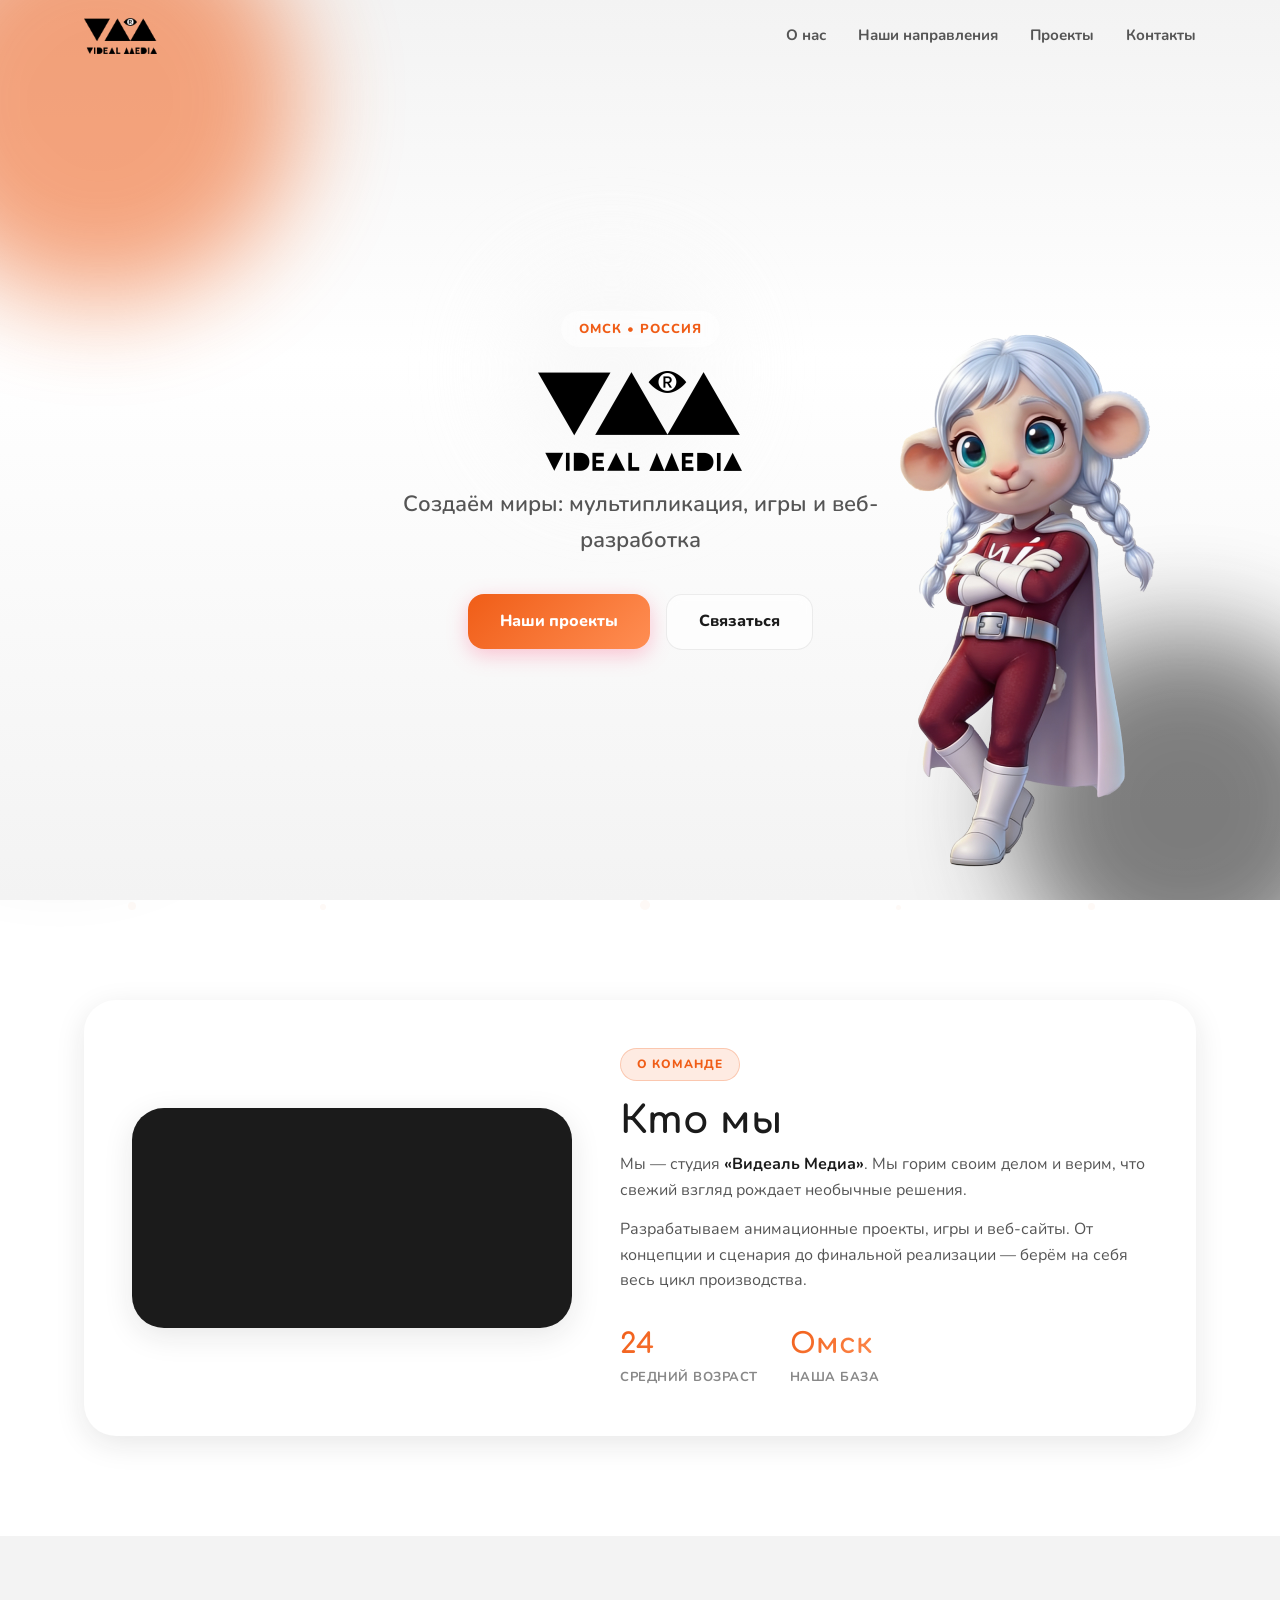
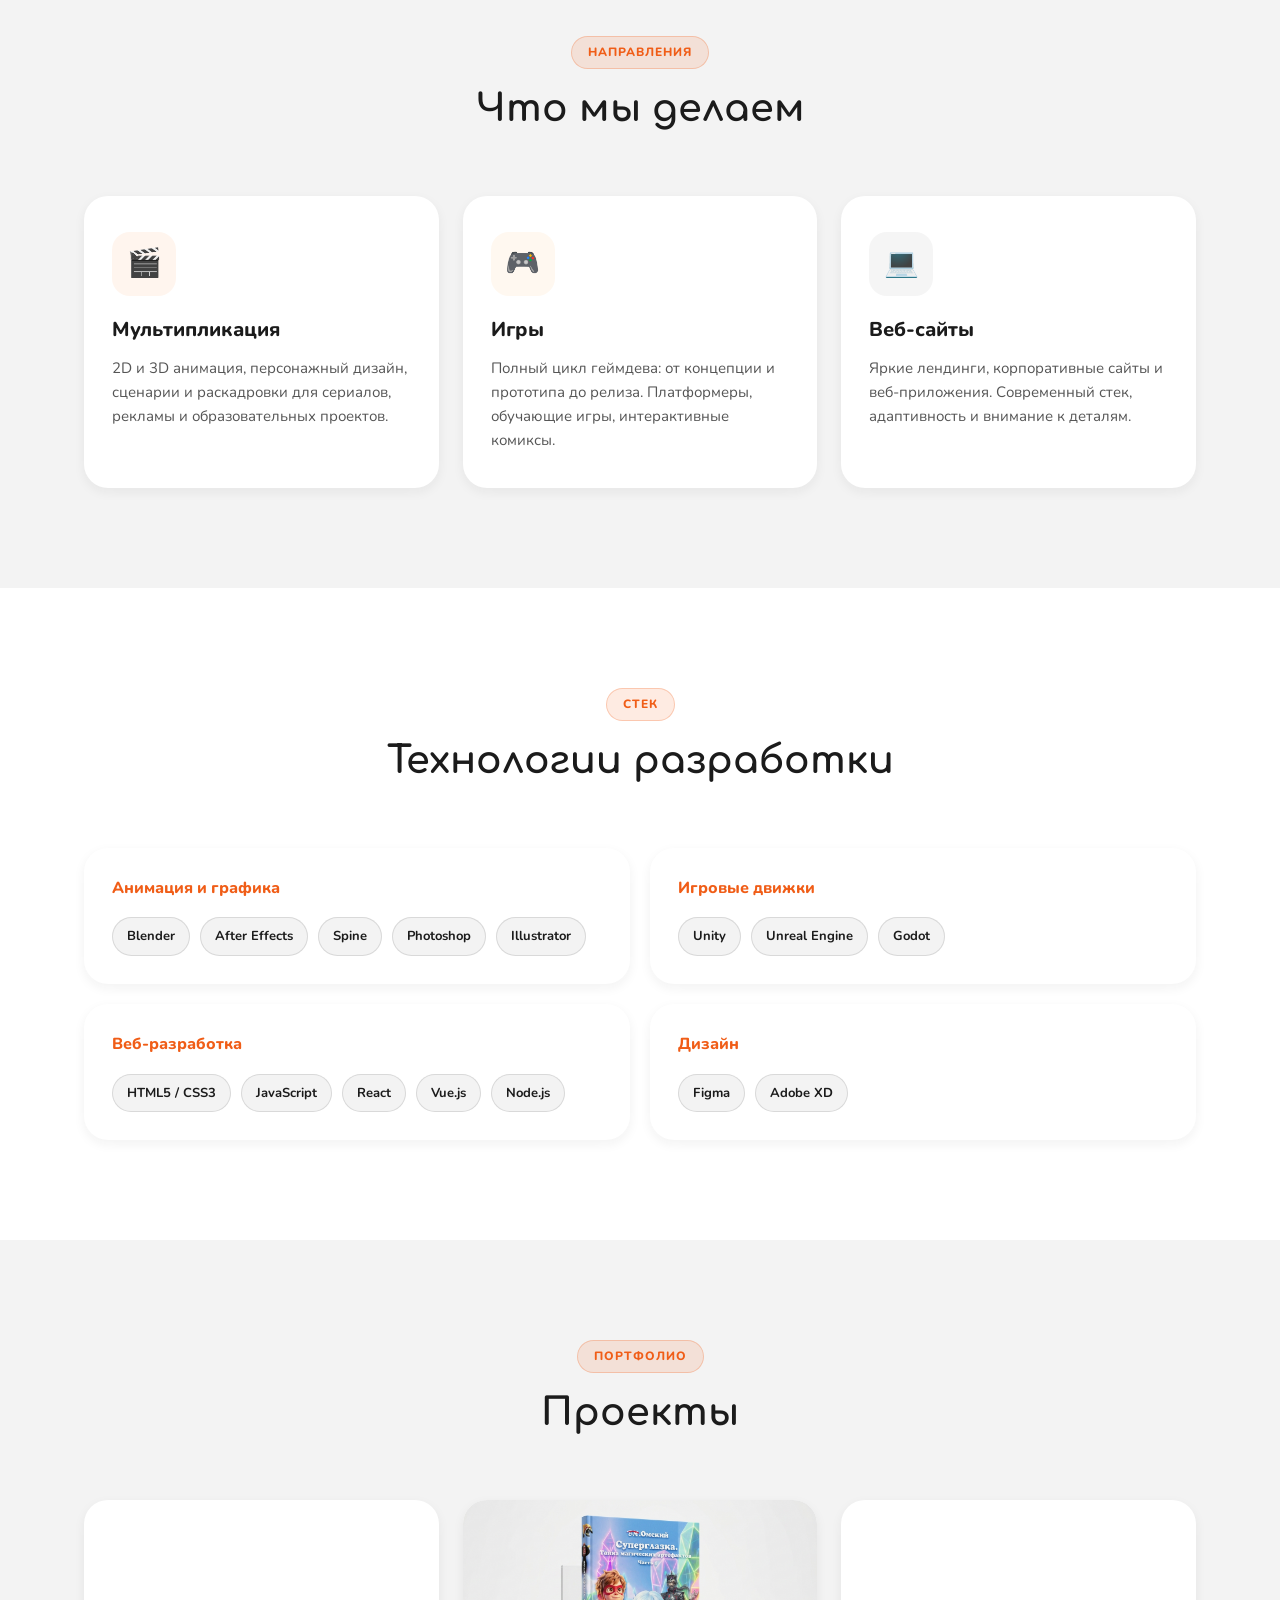
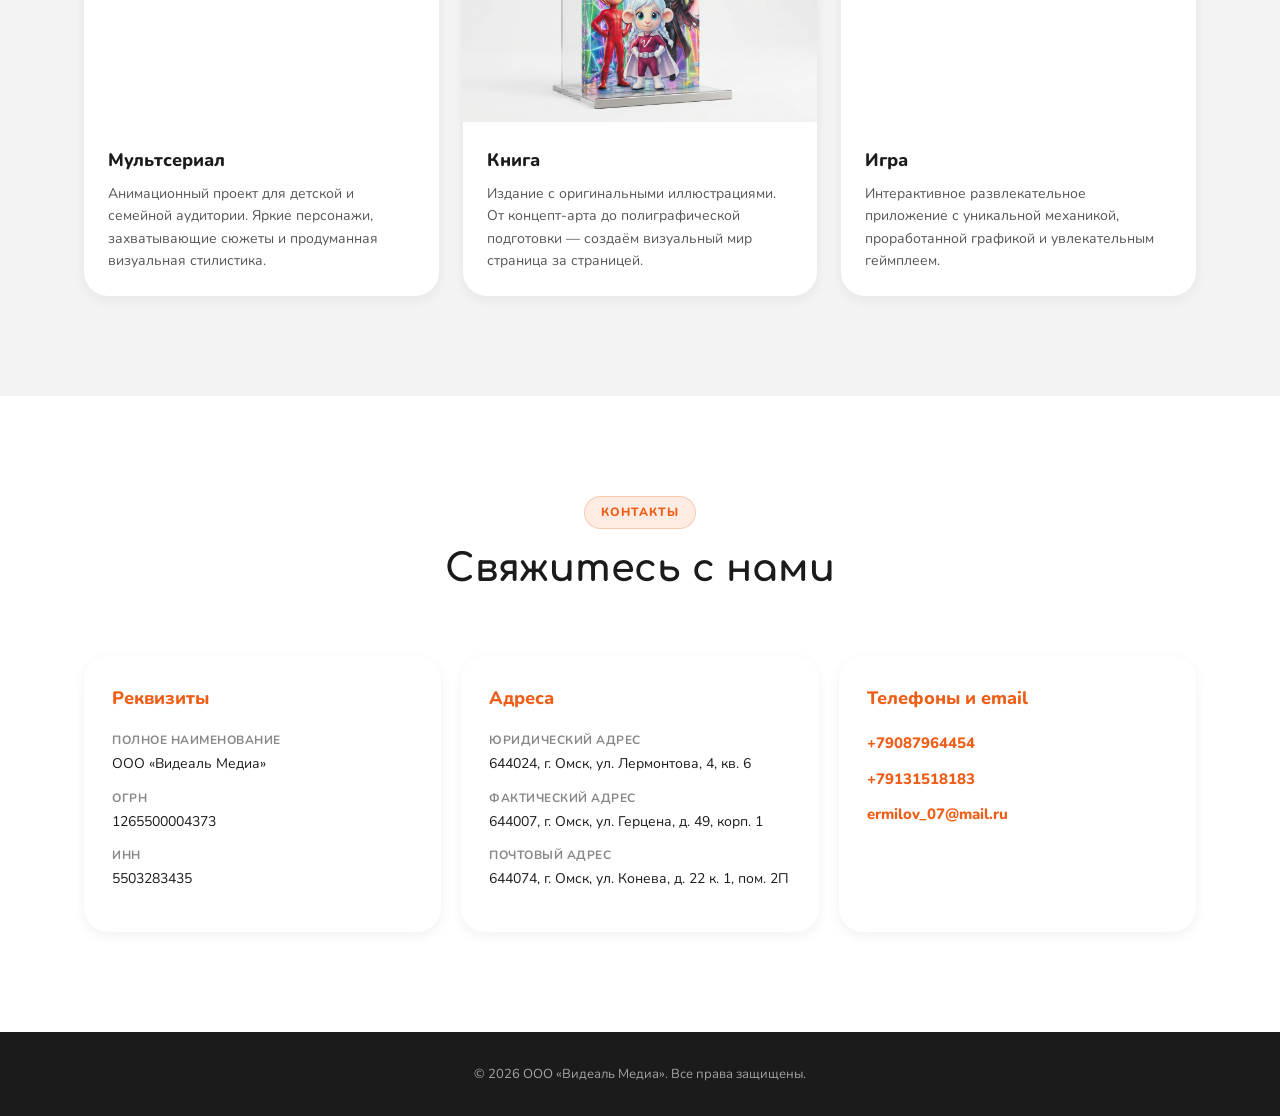
==== commit a37949aa: "Update index.html" ====
--- a/index.html
+++ b/index.html
@@ -251,8 +251,8 @@
           <div class="contact-card">
             <h3>Телефоны и email</h3>
             <ul class="contact-list">
-              <li><a href="tel:+73812700301">700-301</a></li>
-              <li><a href="tel:+73812700302">700-302</a></li>
+              <li><a href="tel:+79087964454">+79087964454</a></li>
+              <li><a href="tel:+79131518183">+79131518183</a></li>
               <li><a href="mailto:ermilov_07@mail.ru">ermilov_07@mail.ru</a></li>
             </ul>
           </div>
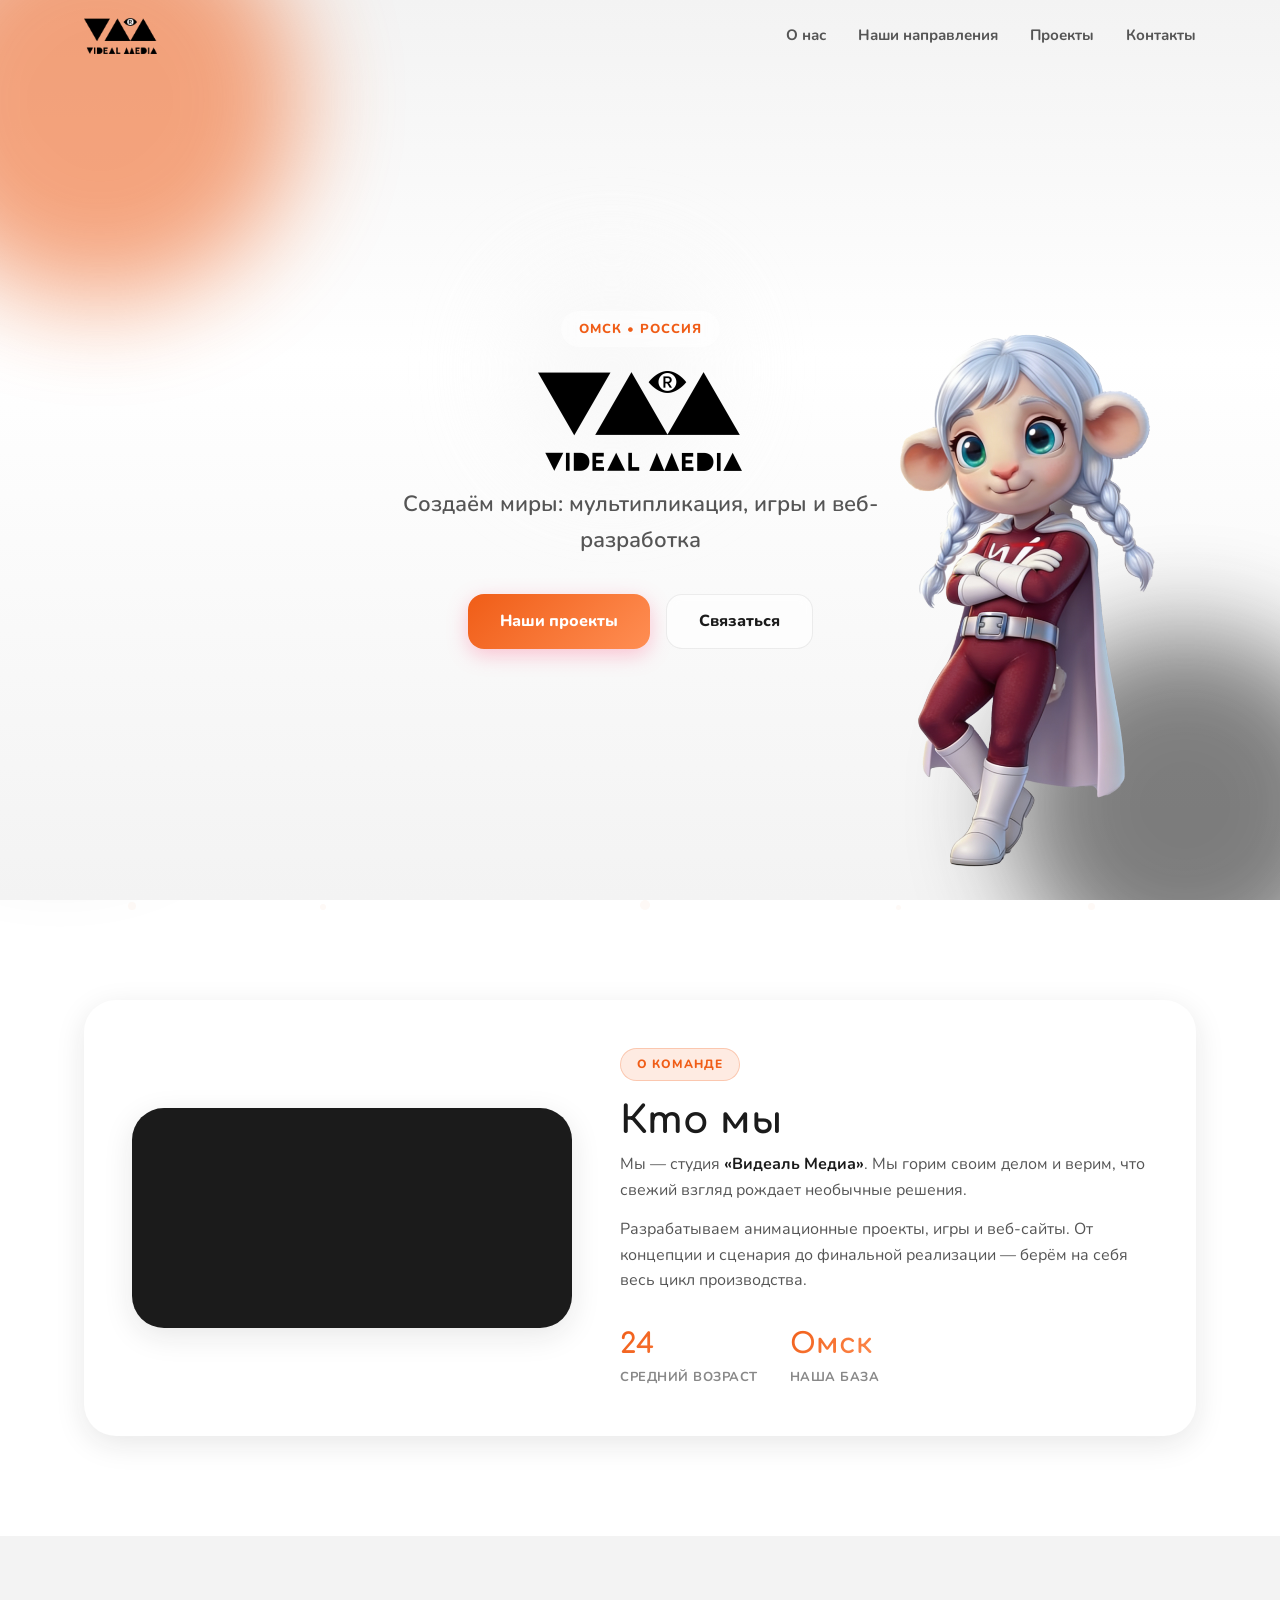
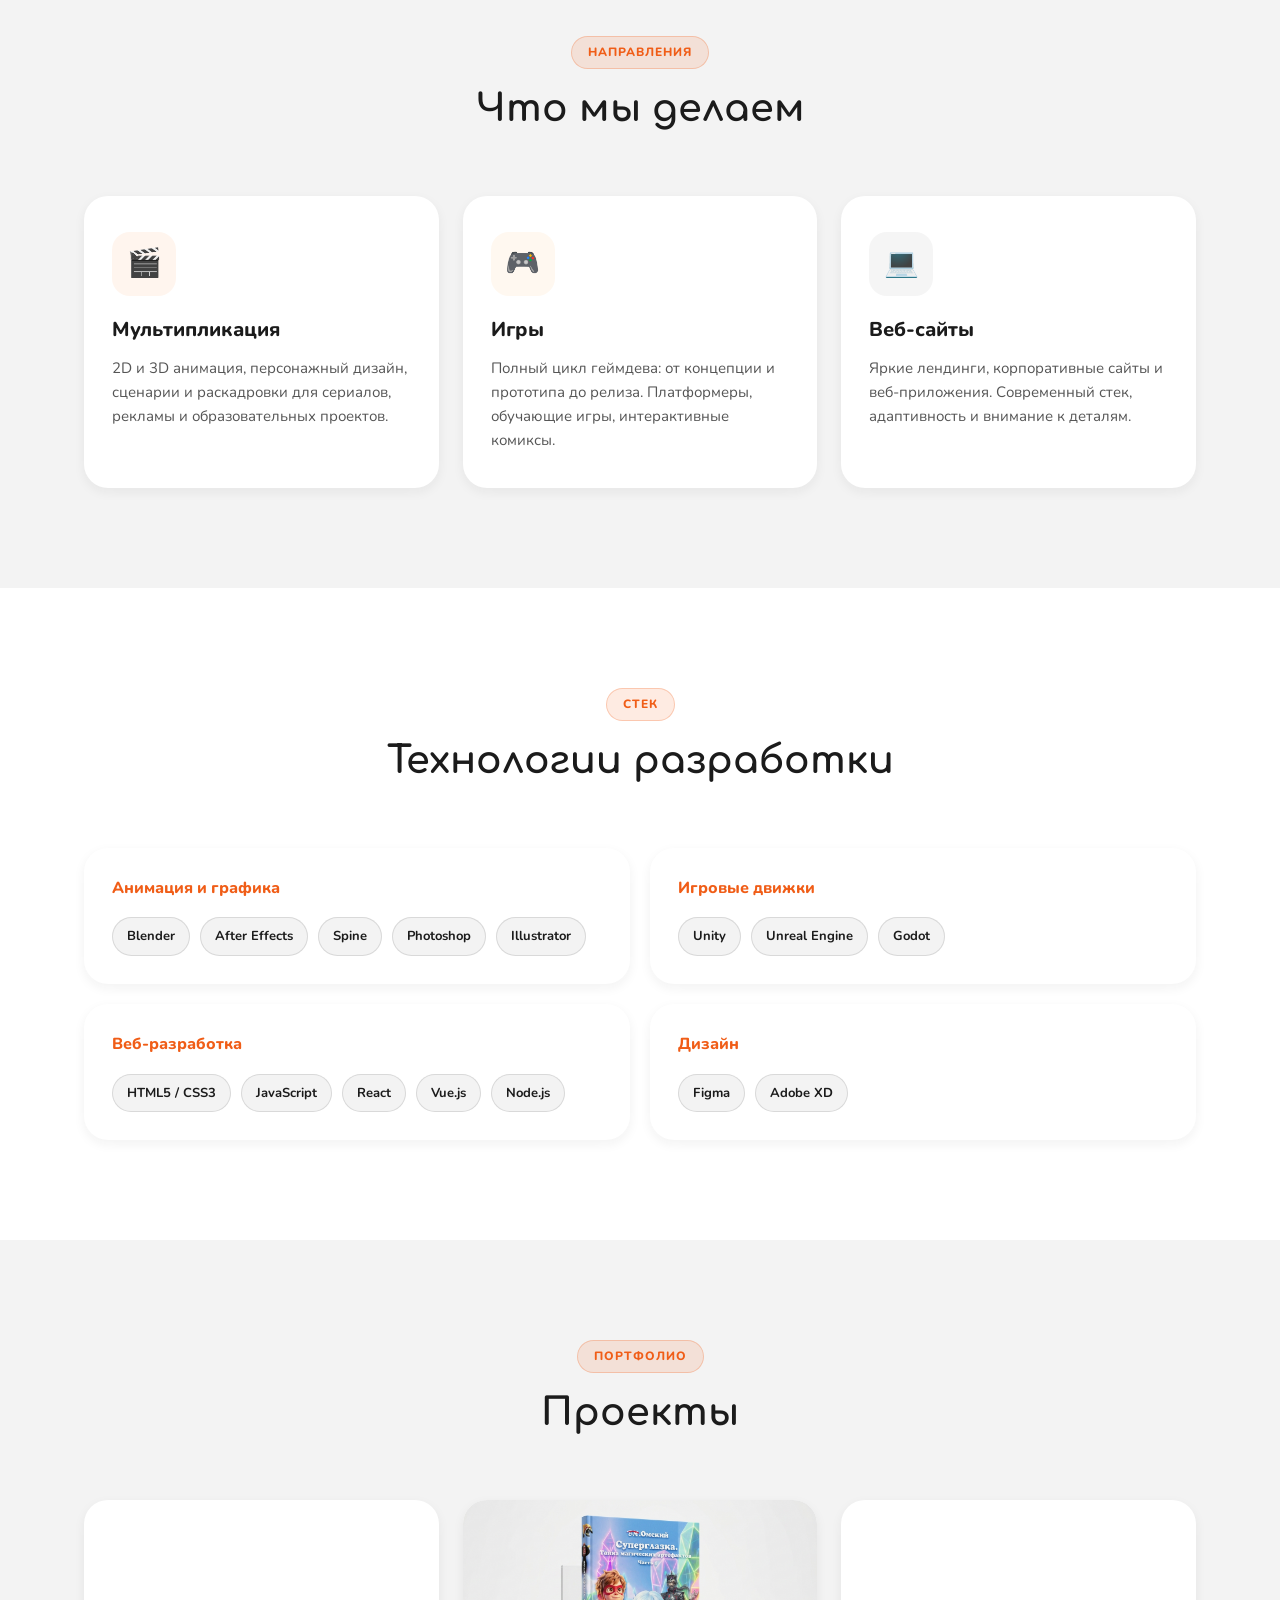
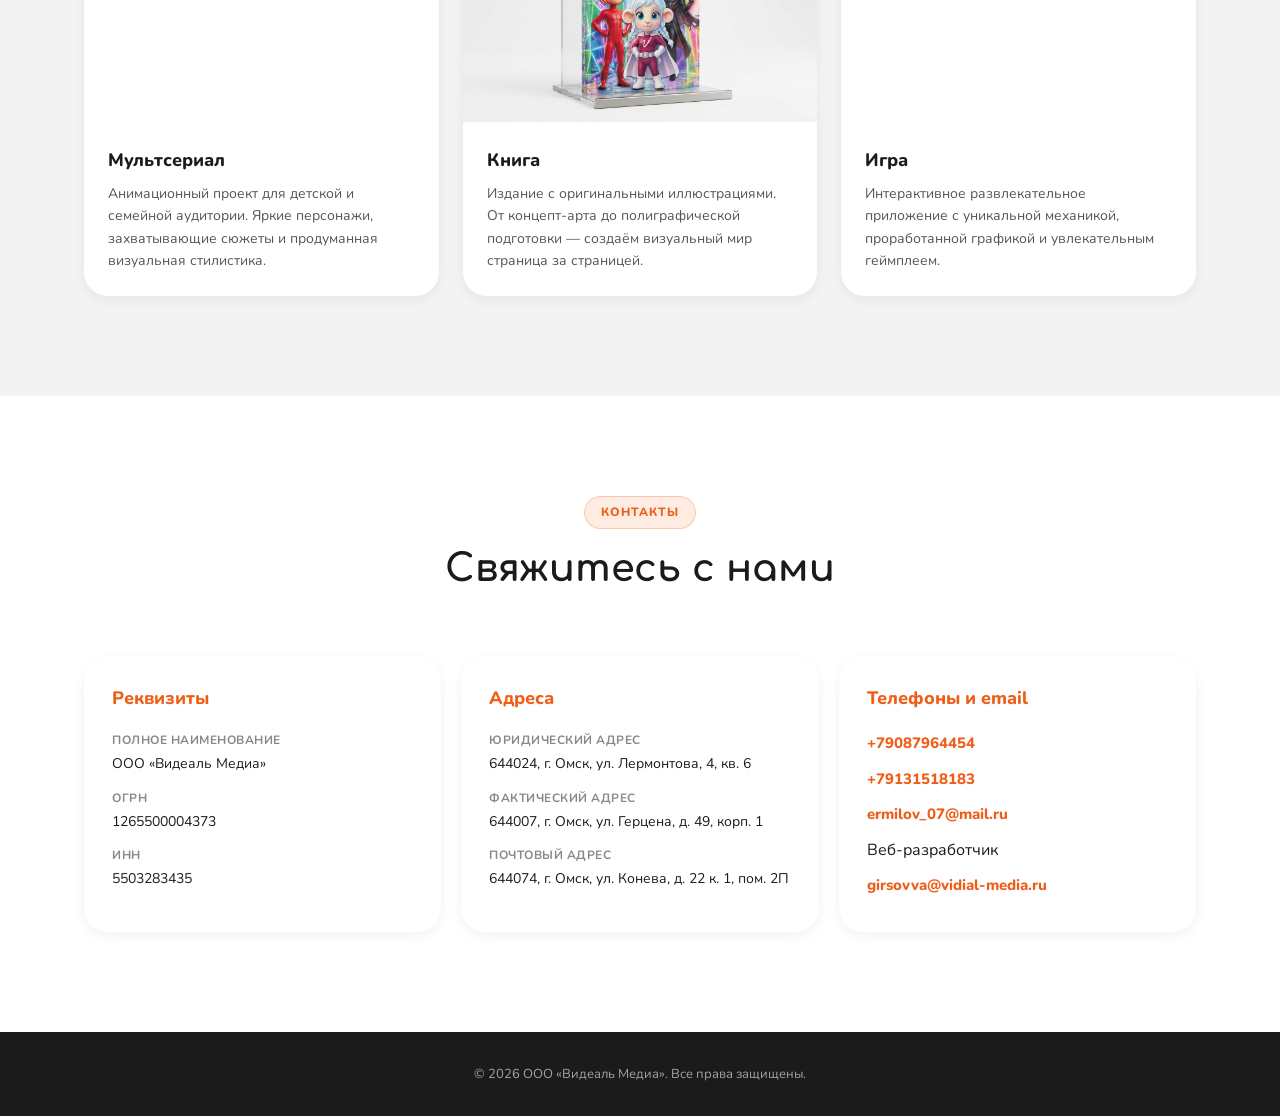
==== commit 0cef28d2: "Update index.html" ====
--- a/index.html
+++ b/index.html
@@ -254,6 +254,8 @@
               <li><a href="tel:+79087964454">+79087964454</a></li>
               <li><a href="tel:+79131518183">+79131518183</a></li>
               <li><a href="mailto:ermilov_07@mail.ru">ermilov_07@mail.ru</a></li>
+              <il>Веб-разработчик</il>
+              <li><a href="mailto:girsovva@vidial-media.ru">girsovva@vidial-media.ru</a></li>
             </ul>
           </div>
         </div>
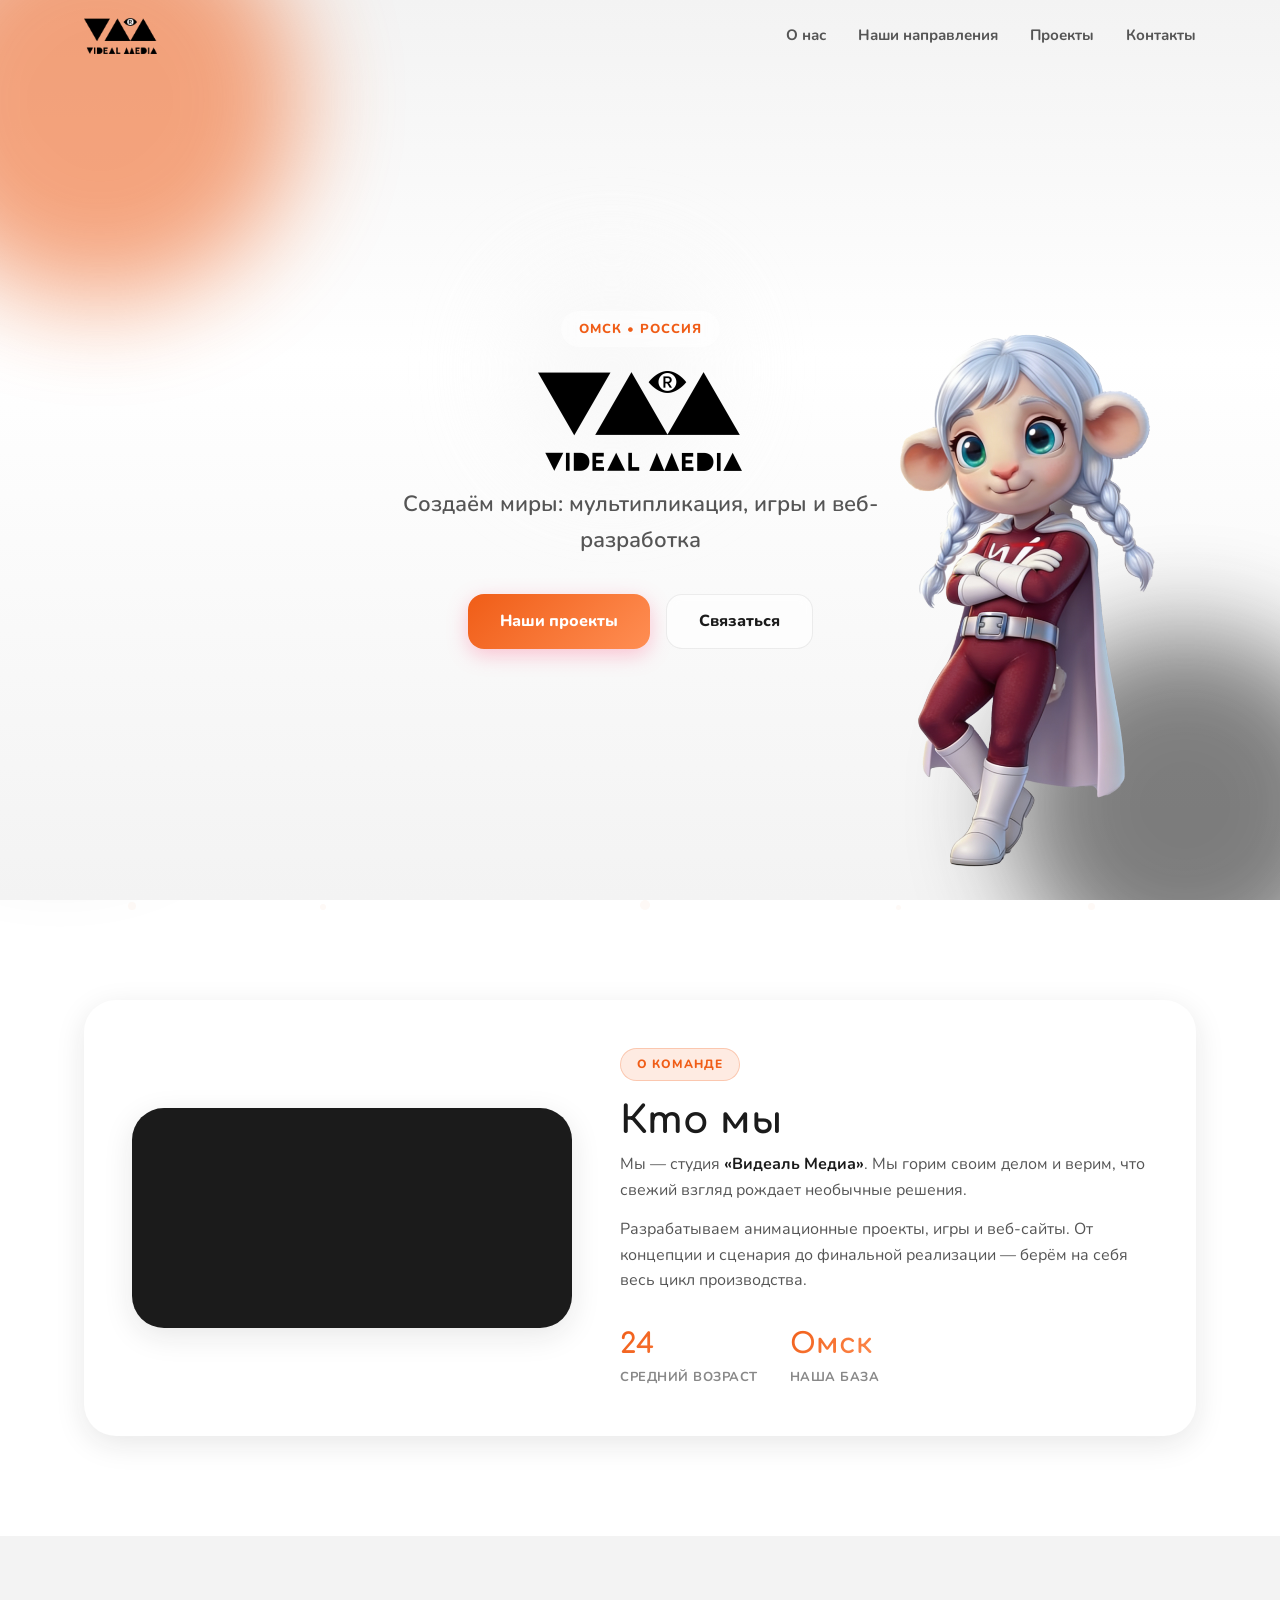
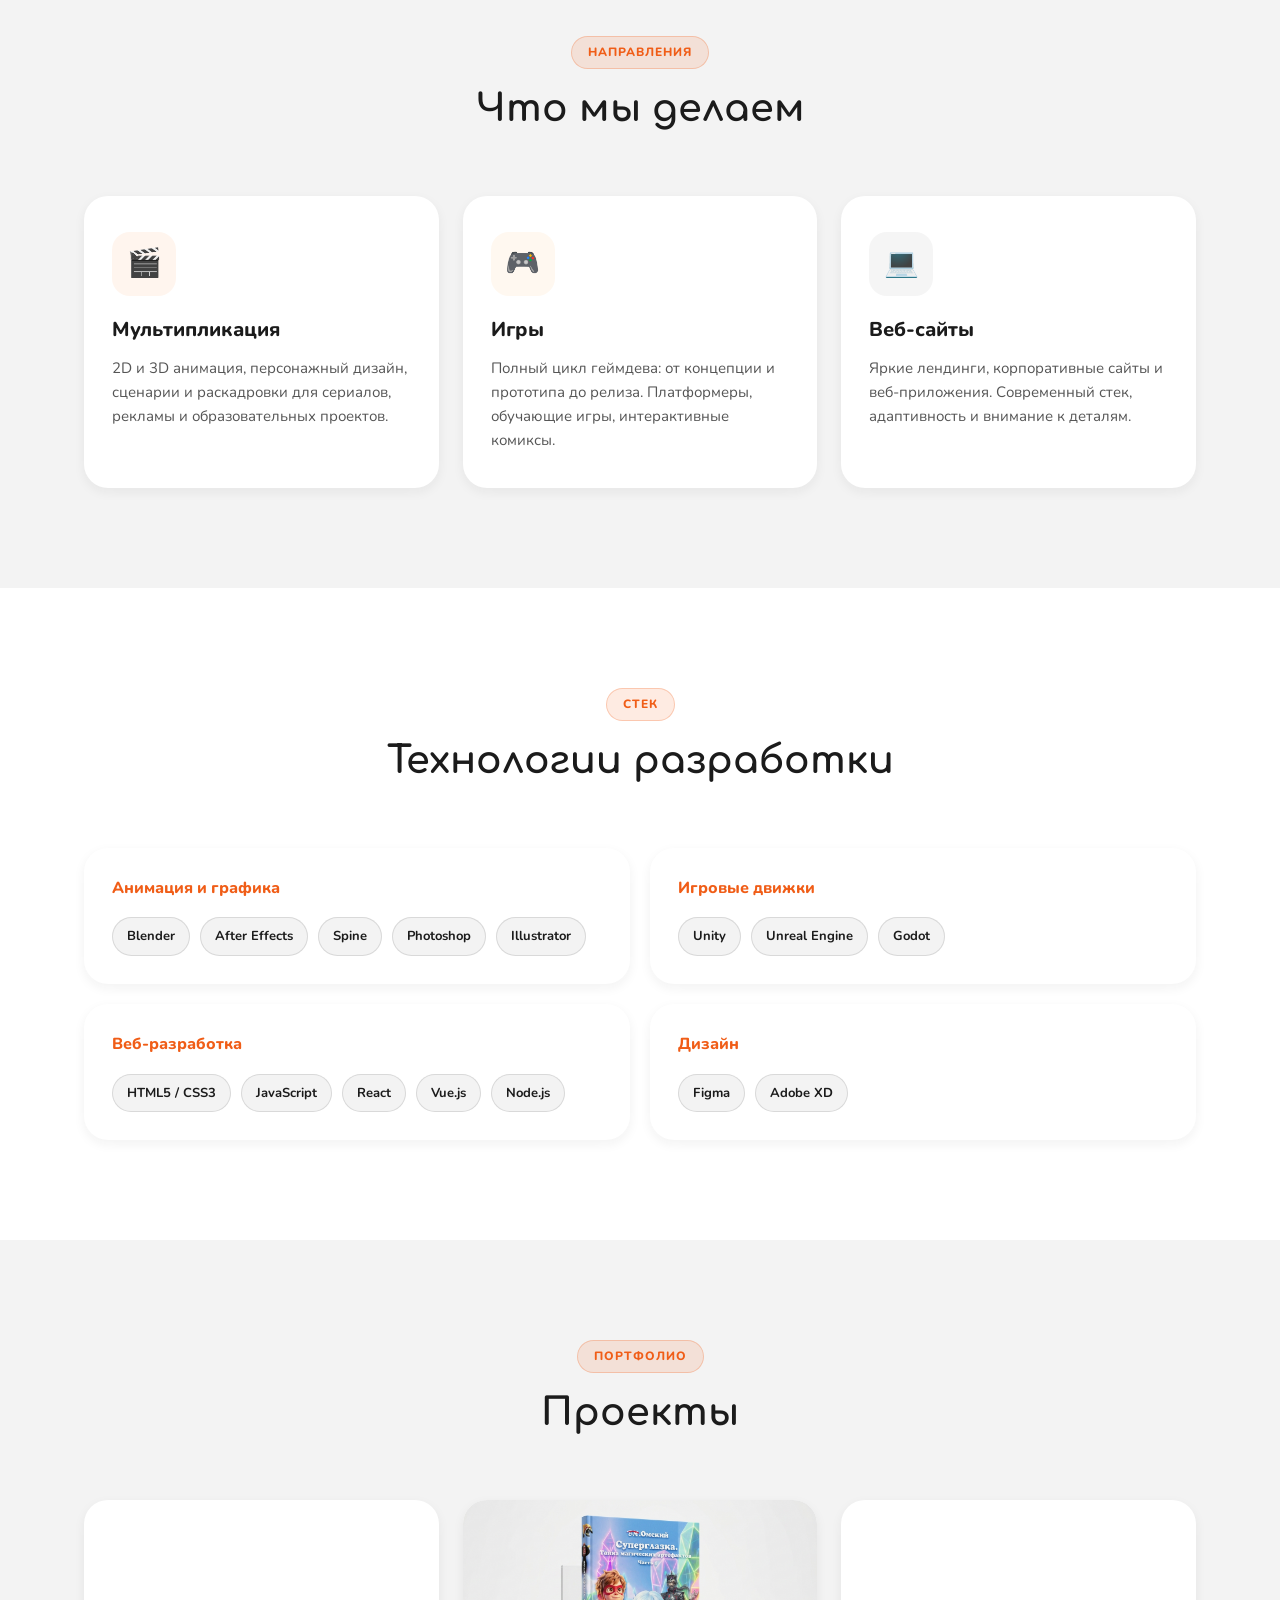
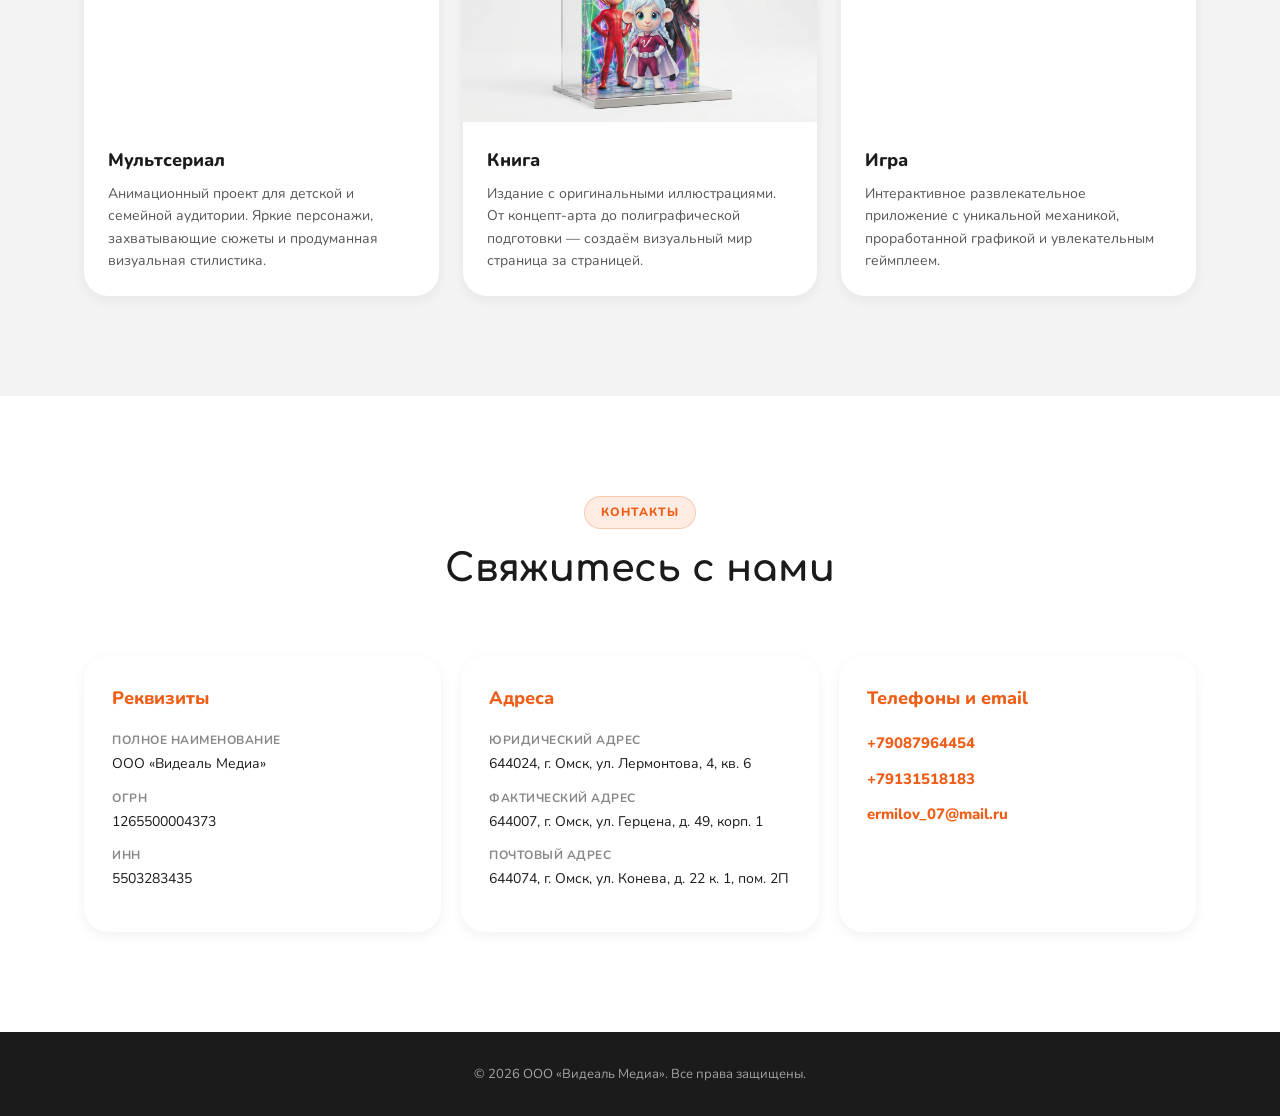
==== commit a1ec7b03: "Update index.html" ====
--- a/index.html
+++ b/index.html
@@ -254,8 +254,6 @@
               <li><a href="tel:+79087964454">+79087964454</a></li>
               <li><a href="tel:+79131518183">+79131518183</a></li>
               <li><a href="mailto:ermilov_07@mail.ru">ermilov_07@mail.ru</a></li>
-              <il>Веб-разработчик</il>
-              <li><a href="mailto:girsovva@vidial-media.ru">girsovva@vidial-media.ru</a></li>
             </ul>
           </div>
         </div>
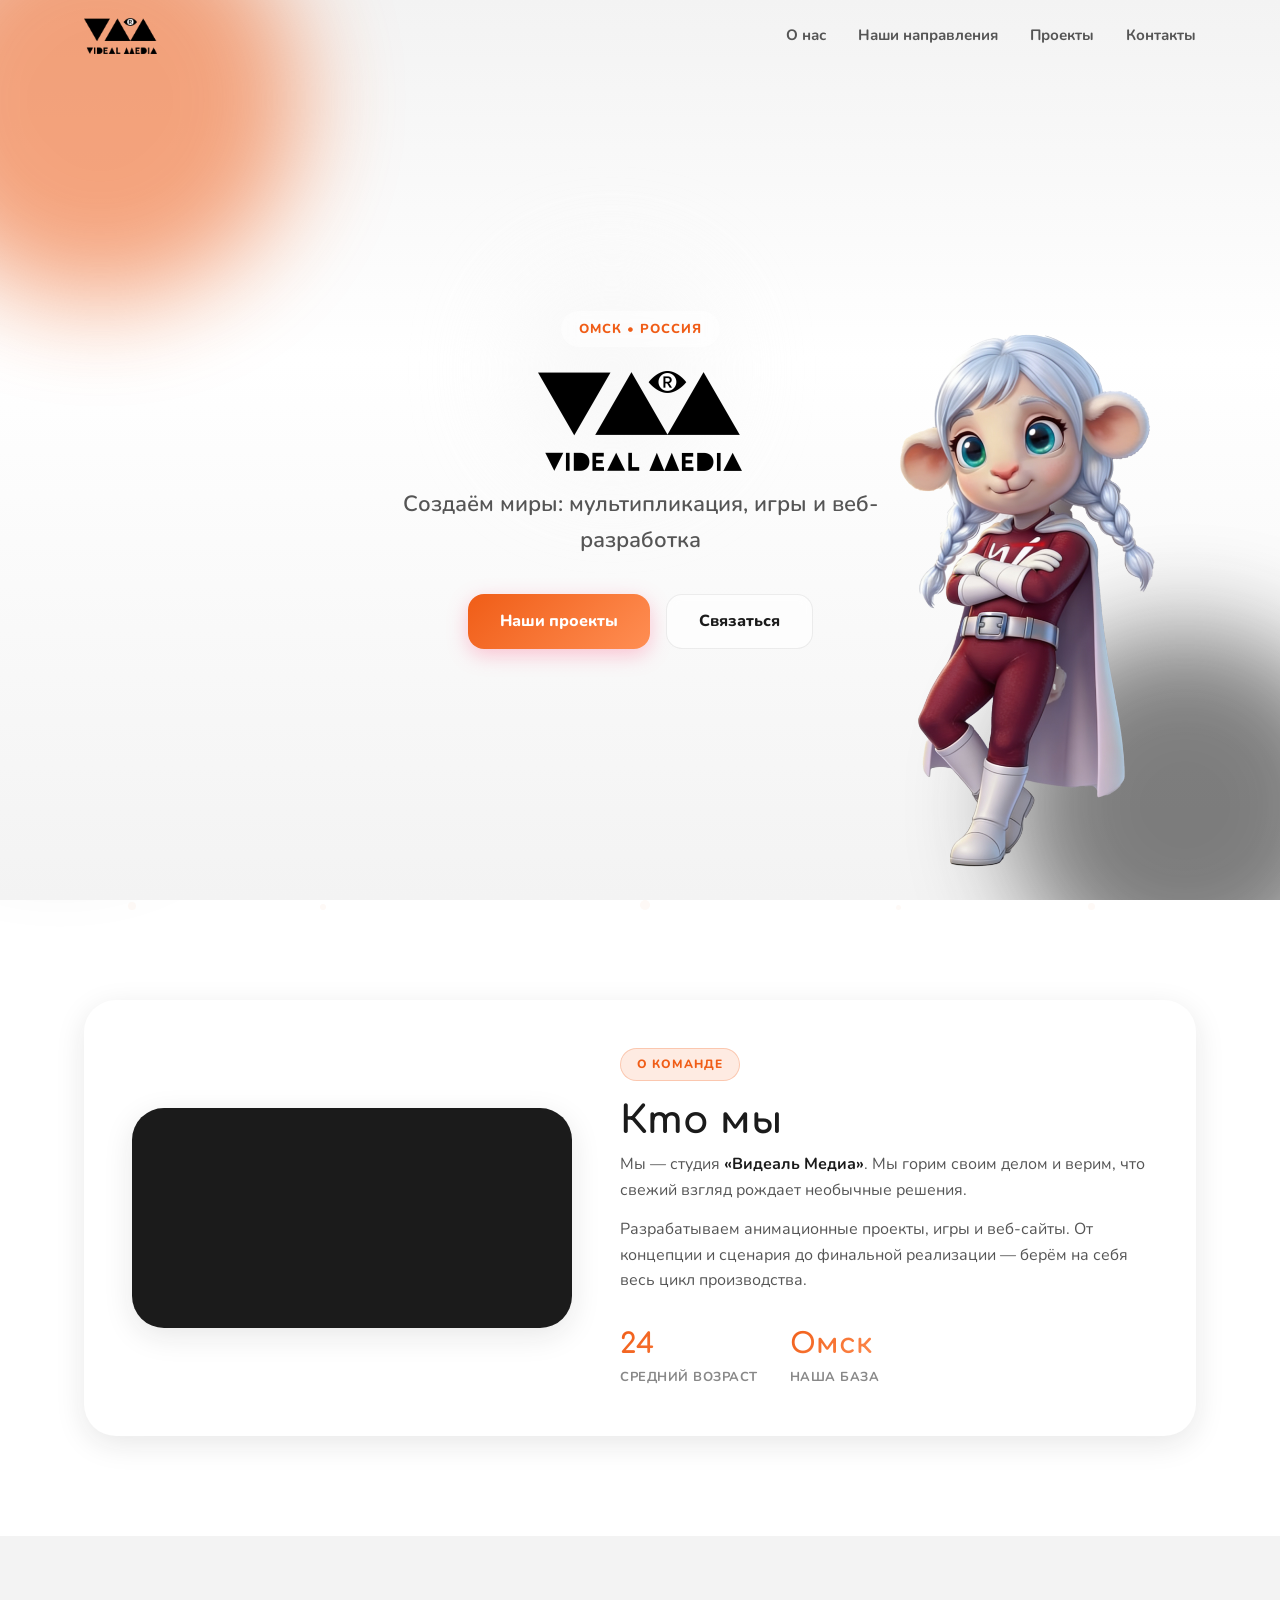
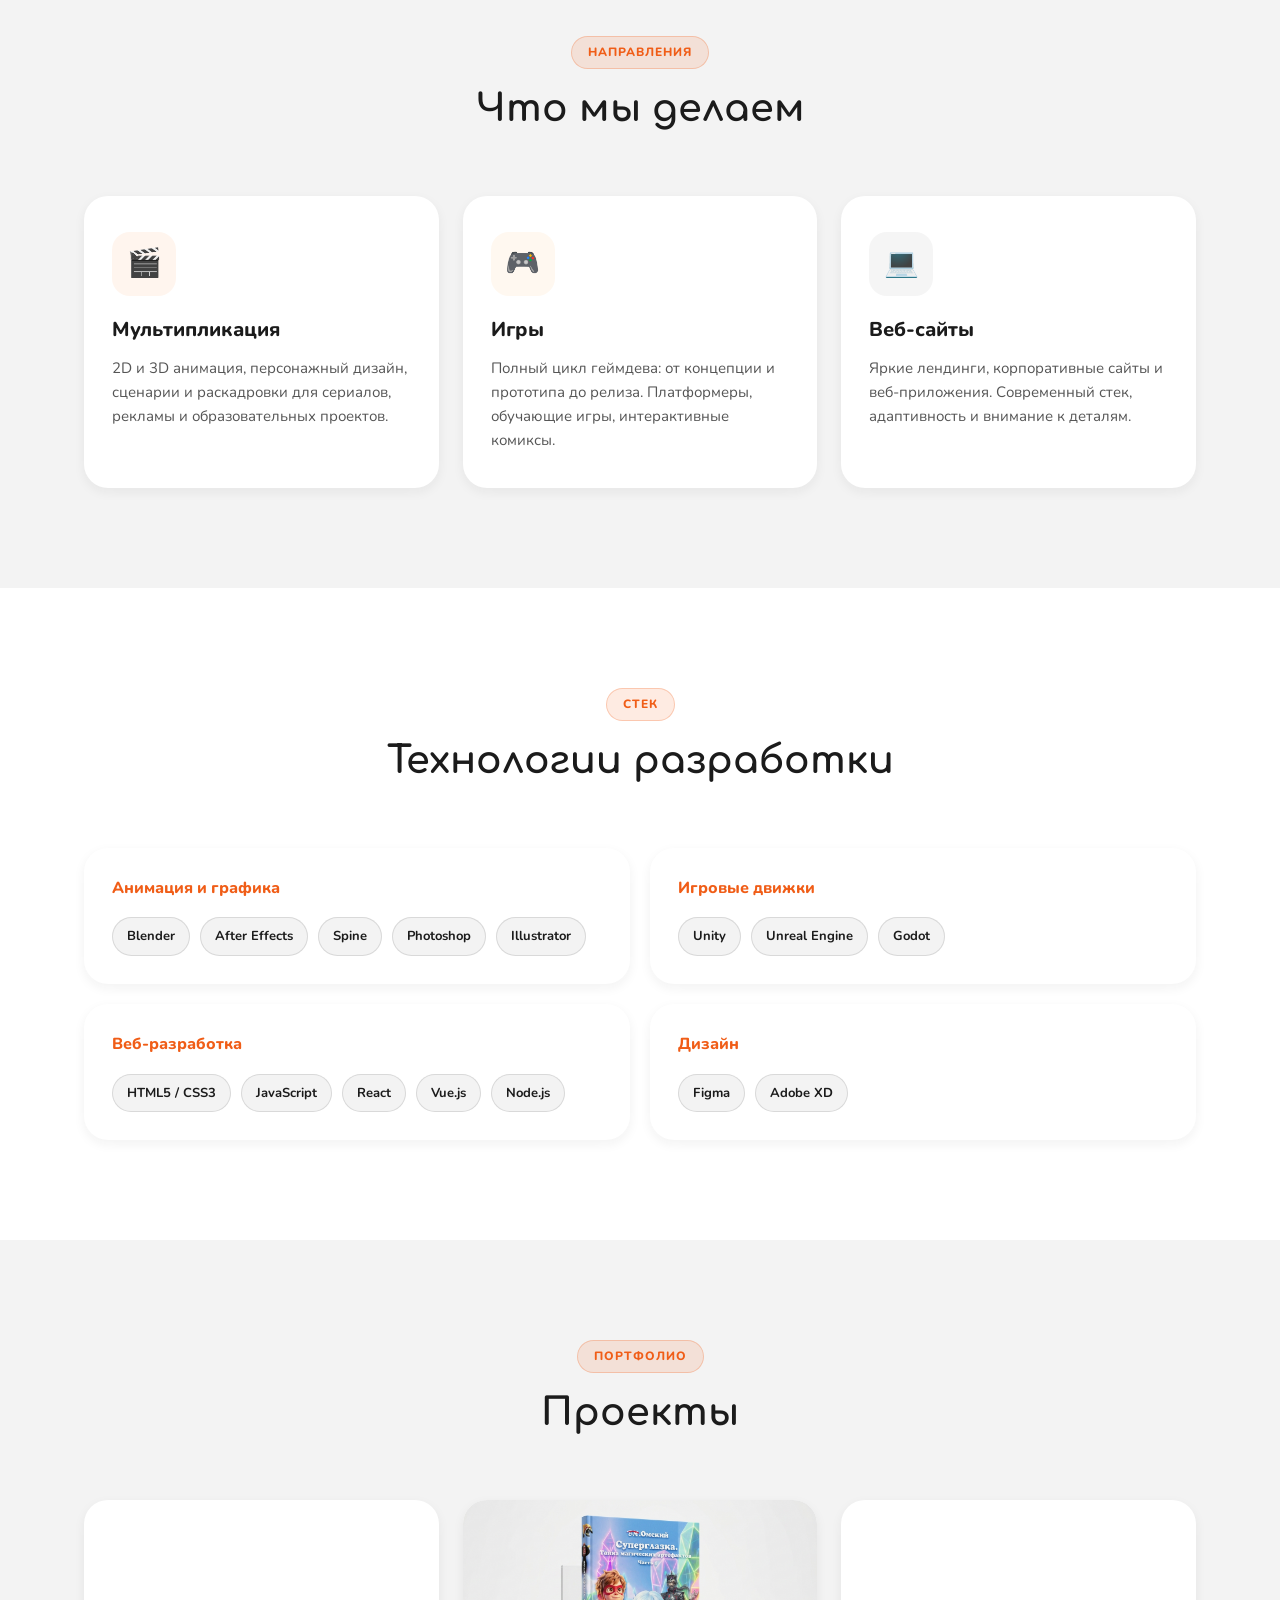
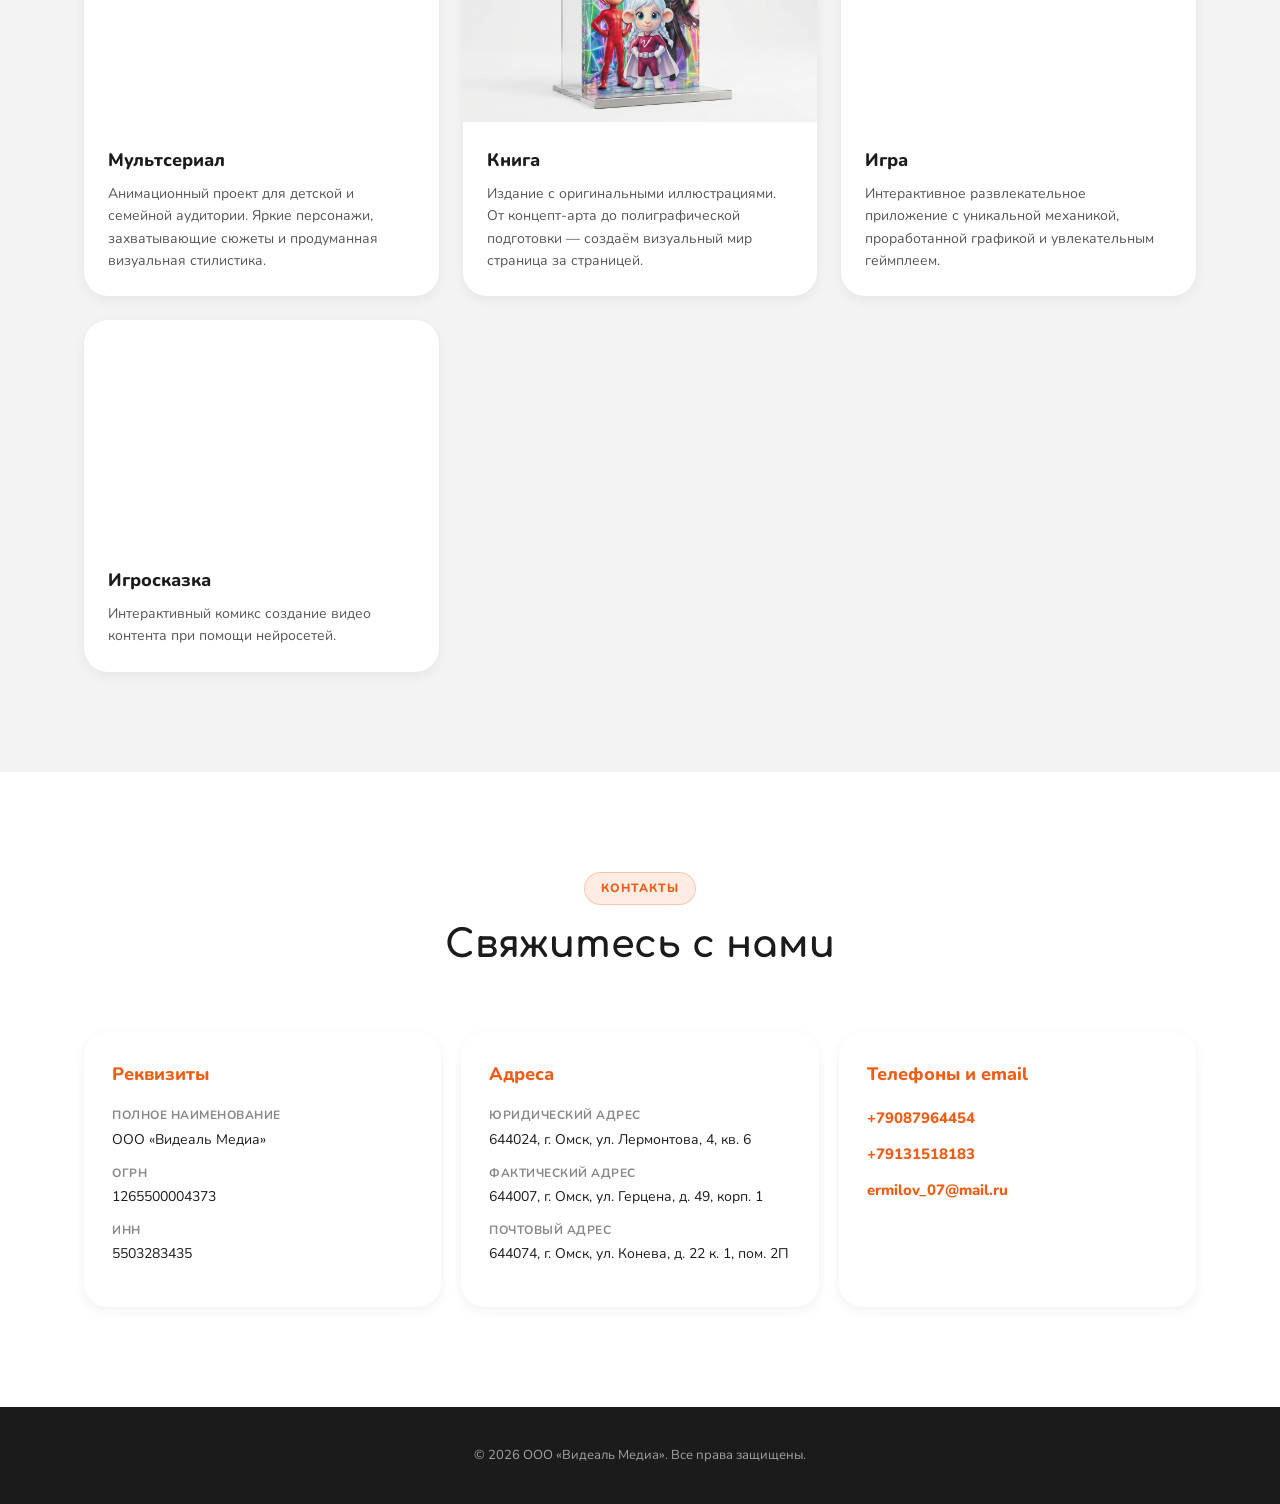
==== commit e4e4634d: "дроп" ====
--- a/index.html
+++ b/index.html
@@ -202,6 +202,15 @@
               <p>Интерактивное развлекательное приложение с уникальной механикой, проработанной графикой и увлекательным геймплеем.</p>
             </div>
           </article>
+                    <article class="project-card">
+            <div class="project-media">
+              <video src="assets/game.mp4" autoplay muted loop playsinline class="project-media-video"></video>
+            </div>
+            <div class="project-info">
+              <h3>Игросказка</h3>
+              <p>Интерактивный комикс создание видео контента при помощи нейросетей.</p>
+            </div>
+          </article>
         </div>
       </div>
     </section>
--- a/style.css
+++ b/style.css
@@ -46,6 +46,17 @@
   margin: 0 auto;
   padding: 0 24px;
 }
+.visually-hidden {
+  position: absolute;
+  width: 1px;
+  height: 1px;
+  padding: 0;
+  margin: -1px;
+  overflow: hidden;
+  clip: rect(0, 0, 0, 0);
+  white-space: nowrap;
+  border: 0;
+}
 
 /* ─── DECORATIONS ─── */
 .deco {
@@ -621,6 +632,17 @@
   background: var(--dark);
   color: rgba(255,255,255,0.6);
   font-size: 13px;
+}
+.footer-content p {
+  margin: 6px 0;
+}
+.footer-content a {
+  color: rgba(255,255,255,0.6);
+  text-decoration: underline;
+  transition: color 0.2s;
+}
+.footer-content a:hover {
+  color: #fff;
 }
 
 /* ─── ANIMATIONS ─── */
